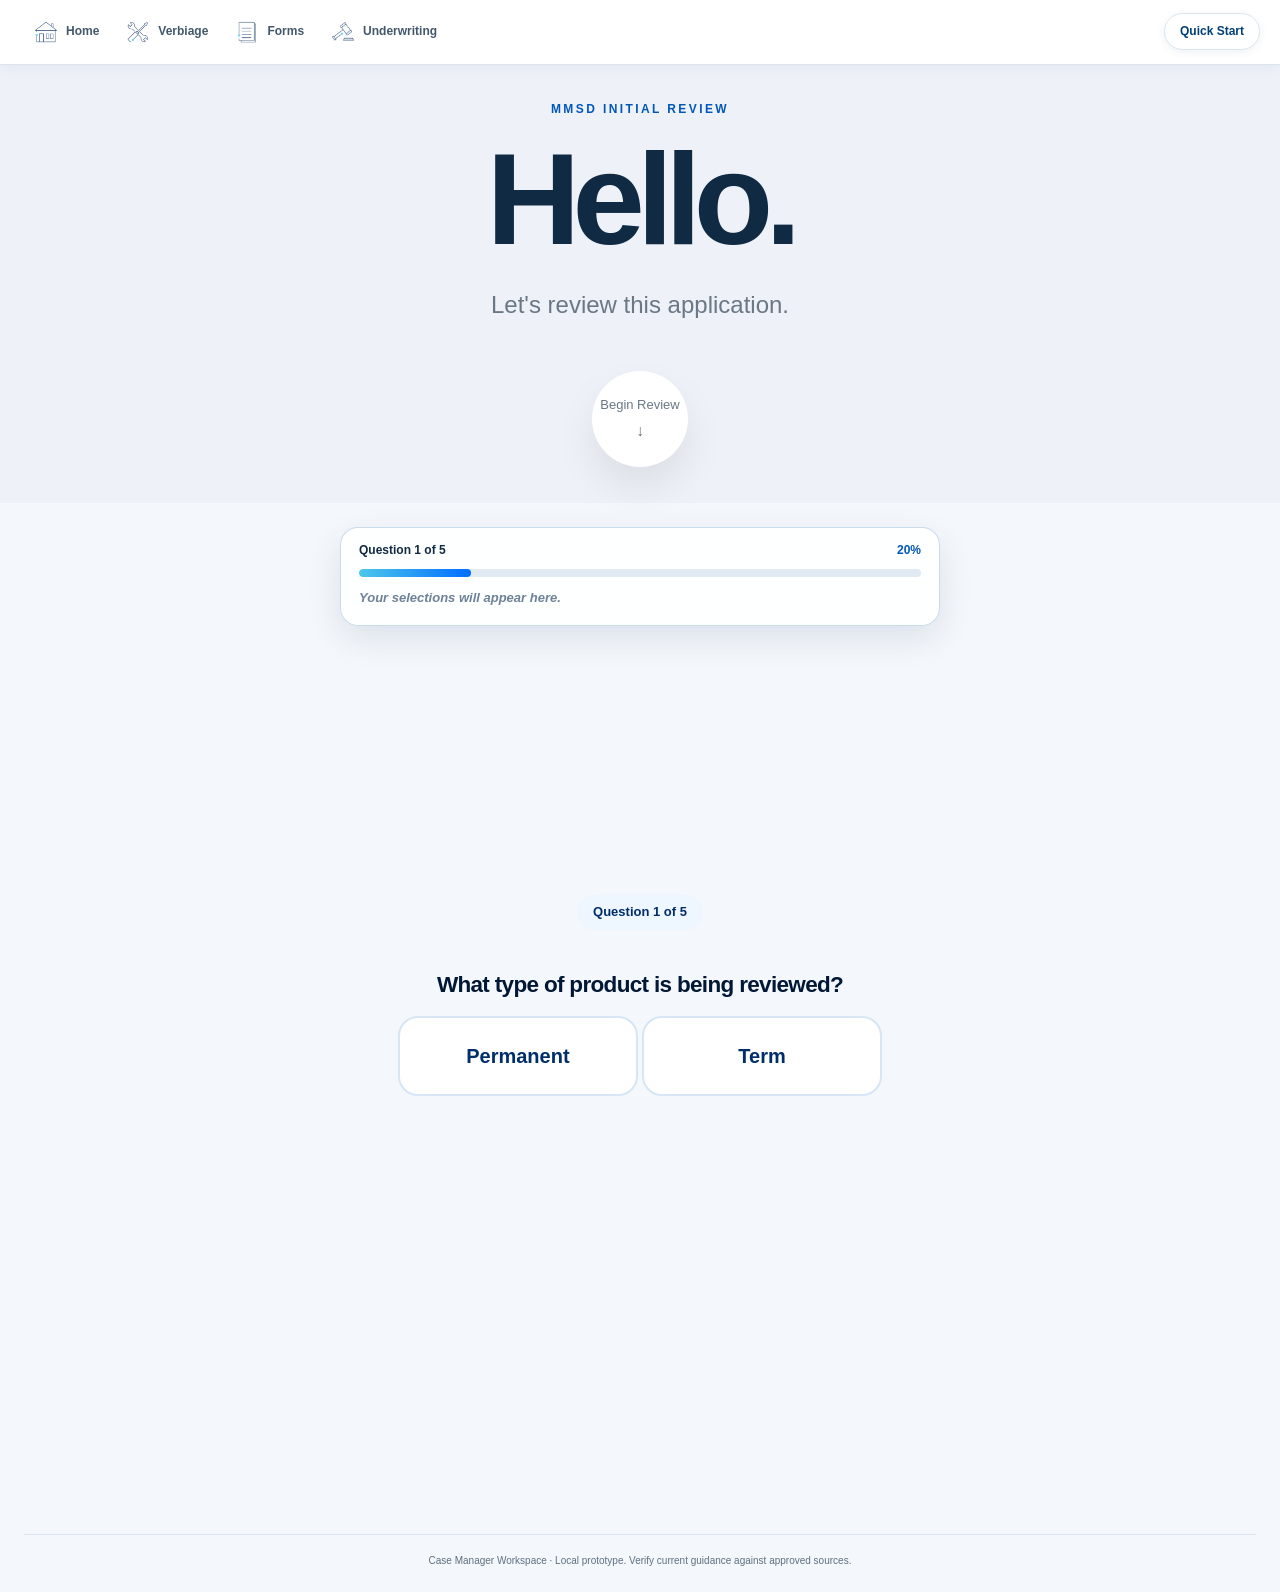
==== index.html @ cac3e965 "1" ====
<!doctype html>
<html lang="en">
<head>
<meta charset="utf-8"/>
<meta content="width=device-width, initial-scale=1.0" name="viewport"/>
<title>Initial Review | Case Manager Workspace</title>
<link href="Styling/app.css" rel="stylesheet"/>
<link href="Styling/onboarding.css" rel="stylesheet"/>
<link href="Styling/workbench.css" rel="stylesheet"/>
<link href="/Illustration%20Validation/static/validation.css" rel="stylesheet"/>
</head>
<body>
<header class="ir-header ir-header-with-action">
<nav class="ir-navigation" aria-label="Primary navigation">
<ul>
<li>
<a href="home.html" title="Home">
<img alt="Home" src="images/home.png"/>
<span>Home</span>
</a>
</li>
<li>
<a href="verbiage-only.html" title="Verbiage center">
<img alt="Tools" src="images/Picture8.png"/>
<span>Verbiage</span>
</a>
</li>
<li>
<a href="forms-library.html" title="State forms library">
<img alt="" src="images/Picture6.png"/>
<span>Forms</span>
</a>
</li>
<li>
<a href="UW.html" title="Underwriting">
<img alt="Underwriting" src="images/UW.png"/>
<span>Underwriting</span>
</a>
</li>
</ul>
</nav>
<button class="quick-start-button" id="quickStartButton" type="button">
      Quick Start
    </button>
</header>
<section id="welcomeHero">
<div class="welcome-background"></div>
<div class="welcome-content">
<span class="welcome-eyebrow">MMSD INITIAL REVIEW</span>
<h1 class="welcome-title">Hello.</h1>
<p class="welcome-subtitle">Let's review this application.</p>
<button class="scroll-indicator" id="beginReviewButton" type="button">
<span>Begin Review</span>
<span aria-hidden="true" class="scroll-arrow">↓</span>
</button>
</div>
</section>
<main class="page-workspace">
<section id="qualificationFlow">
<div id="wizardProgressWrapper">
<div class="wizard-progress-top">
<span id="wizardProgressLabel">Question 1 of 5</span>
<span id="wizardProgressPercent">20%</span>
</div>
<div id="wizardProgress">
<div id="wizardProgressFill"></div>
</div>
<div aria-live="polite" class="wizard-answer-summary" id="wizardAnswerSummary">
<span class="wizard-answer-empty">
              Your selections will appear here.
            </span>
</div>
</div>
<section class="question-panel active" id="questionProduct">
<div class="question-container">
<span class="question-counter">Question 1 of 5</span>
<h2>What type of product is being reviewed?</h2>
<div class="question-options">
<button class="question-option" data-product="perm" type="button">
                Permanent
              </button>
<button class="question-option" data-product="term" type="button">
                Term
              </button>
</div>
</div>
</section>
<section class="question-panel" hidden="" id="questionState">
<div class="question-container">
<span class="question-counter">Question 2 of 5</span>
<h2>What is the Contract State?</h2>
<div class="question-select-wrapper">
<select id="contractState" name="contractState">
<option value="">Select State</option>
<option value="AL">Alabama</option>
<option value="AK">Alaska</option>
<option value="AZ">Arizona</option>
<option value="AR">Arkansas</option>
<option value="CA">California</option>
<option value="CO">Colorado</option>
<option value="CT">Connecticut</option>
<option value="DE">Delaware</option>
<option value="DC">District of Columbia</option>
<option value="FL">Florida</option>
<option value="GA">Georgia</option>
<option value="HI">Hawaii</option>
<option value="ID">Idaho</option>
<option value="IL">Illinois</option>
<option value="IN">Indiana</option>
<option value="IA">Iowa</option>
<option value="KS">Kansas</option>
<option value="KY">Kentucky</option>
<option value="LA">Louisiana</option>
<option value="ME">Maine</option>
<option value="MD">Maryland</option>
<option value="MA">Massachusetts</option>
<option value="MI">Michigan</option>
<option value="MN">Minnesota</option>
<option value="MS">Mississippi</option>
<option value="MO">Missouri</option>
<option value="MT">Montana</option>
<option value="NE">Nebraska</option>
<option value="NV">Nevada</option>
<option value="NH">New Hampshire</option>
<option value="NJ">New Jersey</option>
<option value="NM">New Mexico</option>
<option value="NY">New York</option>
<option value="NC">North Carolina</option>
<option value="ND">North Dakota</option>
<option value="OH">Ohio</option>
<option value="OK">Oklahoma</option>
<option value="OR">Oregon</option>
<option value="PA">Pennsylvania</option>
<option value="PR">Puerto Rico</option>
<option value="RI">Rhode Island</option>
<option value="SC">South Carolina</option>
<option value="SD">South Dakota</option>
<option value="TN">Tennessee</option>
<option value="TX">Texas</option>
<option value="UT">Utah</option>
<option value="VT">Vermont</option>
<option value="VA">Virginia</option>
<option value="WA">Washington</option>
<option value="WV">West Virginia</option>
<option value="WI">Wisconsin</option>
<option value="WY">Wyoming</option>
</select>
</div>
</div>
</section>
<section class="question-panel" hidden="" id="questionBot">
<div class="question-container">
<span class="question-counter">Question 3 of 5</span>
<h2>Is this a BOT case?</h2>
<div class="question-options">
<button class="question-option" data-bot="yes" type="button">
                Yes
              </button>
<button class="question-option" data-bot="no" type="button">
                No
              </button>
</div>
</div>
</section>
<section class="question-panel" hidden="" id="questionReplacement">
<div class="question-container">
<span class="question-counter">Question 4 of 5</span>
<h2>Does this case involve a replacement?</h2>
<div class="question-options">
<button class="question-option" data-replacement="none" type="button">
                No Replacement
              </button>
<button class="question-option" data-replacement="internal" type="button">
                Internal Replacement
              </button>
<button class="question-option" data-replacement="external" type="button">
                External Replacement
              </button>
</div>
</div>
</section>
<section class="question-panel" hidden="" id="questionInsured">
<div class="question-container">
<span class="question-counter">Question 5 of 5</span>
<h2>How many insureds are on the application?</h2>
<div class="question-options">
<button class="question-option" data-insured="single" type="button">
                Single
              </button>
<button class="question-option" data-insured="joint" type="button">
                Joint
              </button>
</div>
</div>
</section>
</section>
<div hidden="" id="caseProfileData">
<input id="selectedProduct" type="hidden"/>
<input id="selectedState" type="hidden"/>
<input id="selectedBOT" type="hidden"/>
<input id="selectedReplacement" type="hidden"/>
<input id="selectedInsuredType" type="hidden"/>
</div>
<section class="summary-card" hidden="" id="qualificationSummary">
<h3>Case Profile</h3>
<div class="profile-summary-grid" id="qualificationSummaryContent"></div>
</section>
<section id="qualificationComplete">
<div class="completion-container">
<h2>Perfect.</h2>
<p>Your review workspace is ready.</p>
<button id="launchWorkbench">Begin Review</button>
</div>
</section>
<section class="review-workspace" hidden="" id="reviewWorkbench">
<div class="workbench-shell">
<header class="workspace-header">
<div class="workspace-title">
<span class="workspace-eyebrow">CASE MANAGER WORKBENCH</span>
<h1>Initial Review Workspace</h1>
<span id="progressText">0 of 0 steps complete</span>
</div>
<div class="workspace-progress">
<div class="progress-track">
<div id="progressFill"></div>
</div>
</div>
</header>
<div class="workspace-layout">
<aside class="review-sidebar">
<button class="step-btn active" data-target="dashboardSection" type="button">
                Dashboard
              </button>
<button class="step-btn" data-target="caseSetupSection" type="button">
                Case Setup
              </button>
<button class="step-btn" data-target="stateRequirements" type="button">
                State Forms
              </button>
<button class="step-btn" data-target="trexReview" type="button">
                TREX Review
              </button>
<button class="step-btn" data-target="polarisReplacementCheckSection" type="button">
                Polaris Check
              </button>
<button class="step-btn" data-target="requirementsSection" type="button">
                Requirements
              </button>
<button class="step-btn" data-target="amendmentsSection" type="button">
                Amendments
              </button>
<button class="step-btn" data-target="bingoSection" type="button">
                BINGO
              </button>
<button class="step-btn" data-target="reviewOutputPackage" type="button">
                Output Package
              </button>
<button class="step-btn" data-target="emailSection" type="button">
                Email
              </button>
</aside>
<div class="workspace-main"><section class="setup-notice" hidden="" id="incompleteSetupNotice">
<div>
<strong>Case setup is incomplete</strong>
<p>
                    Complete the onboarding questions before using
                    state-specific or case-specific review tools.
                  </p>
</div>
<button id="returnToSetup" type="button">
                  Complete Case Setup
                </button>
</section><section class="workspace-card" id="dashboardSection">
<div class="workspace-section-heading">
<div>
<span class="workspace-eyebrow">REVIEW STATUS</span>
<h2>Case Dashboard</h2>
</div>
</div>
<div class="dashboard-grid">
<div class="stat-card timer-stat running">
<div class="timer-card-header">
<span class="stat-label">Review Time</span>
<span class="timer-status-pill" id="timerStatusBadge">
<span class="timer-status-dot"></span>
                        Running
                      </span>
</div>
<strong id="dashboardTimer">00:00</strong>
<div class="timer-mini-actions">
<button id="startReviewTimer" type="button">Start</button>
<button id="pauseReviewTimer" type="button">Pause</button>
</div>
</div>
<div class="stat-card">
<span class="stat-label">Reviewed</span>
<strong id="reviewedCountCard">0</strong>
</div>
<div class="stat-card">
<span class="stat-label">Remaining</span>
<strong id="remainingCountCard">0</strong>
</div>
<div class="stat-card">
<span class="stat-label">NIGOs</span>
<strong id="dashboardIssueCount">0</strong>
</div>
</div>
</section><section class="workspace-card case-setup-card" id="caseSetupSection">
<div class="workspace-section-heading">
<div>
<span class="workspace-eyebrow">CASE PROFILE</span>
<h2>Case Setup</h2>
</div>
<span class="case-profile-status" id="caseProfileStatus">Ready</span>
</div>
<div class="case-profile-grid">
<div class="case-profile-field"><span class="case-profile-label">Product</span><strong id="profileProduct">Not selected</strong></div>
<div class="case-profile-field"><span class="case-profile-label">Contract State</span><strong id="profileState">Not selected</strong></div>
<div class="case-profile-field"><span class="case-profile-label">BOT Case</span><strong id="profileBOT">Not selected</strong></div>
<div class="case-profile-field"><span class="case-profile-label">Replacement</span><strong id="profileReplacement">Not selected</strong></div>
<div class="case-profile-field"><span class="case-profile-label">Insured Type</span><strong id="profileInsured">Not selected</strong></div>
</div>
<hr class="section-divider"/>
<div class="case-setup-grid-equal">
<div class="case-field"><label for="policyNumber">Policy Number</label><input autocomplete="off" id="policyNumber" type="text"/></div>
<div class="case-field"><label for="insuredName">Insured</label><input autocomplete="off" id="insuredName" type="text"/></div>
</div>
<div class="case-setup-grid-equal">
<div class="case-field">
<label for="ownerType">Owner</label>
<select id="ownerType">
<option value="insured">Insured</option><option value="otherIndividual">Other Individual</option>
<option value="trust">Trust</option><option value="business">Business / Entity</option>
</select>
</div>
<div class="case-field">
<label for="beneficiaryOther">Beneficiary</label>
<select id="beneficiaryOther"><option value="no">Part 1 Beneficiary Information</option><option value="yes">E-2 Other Selected</option></select>
</div>
<div class="case-field"><label for="purposeOfInsurance">Purpose of Insurance</label><input autocomplete="off" id="purposeOfInsurance" type="text"/></div>
</div>
<div class="setup-subcard" hidden="" id="additionalInsuredSection">
<h3>Additional Insured</h3>
<div class="case-setup-grid-two">
<div class="case-field"><label for="additionalInsuredName">Additional Insured Name</label><input id="additionalInsuredName" type="text"/></div>
<div class="case-field"><label for="additionalInsuredRiskClass">Additional Insured Risk Class</label><select id="additionalInsuredRiskClass">
<option value="">Select Risk Class</option>
<option value="Ultra Preferred Non-Tobacco">Ultra Preferred Non-Tobacco</option>
<option value="Select Preferred Non-Tobacco/Preferred Non-Smoker">Select Preferred Non-Tobacco/Preferred Non-Smoker</option>
<option value="Standard Non-Tobacco/Juvenile">Standard Non-Tobacco/Juvenile</option>
<option value="Select Preferred Tobacco">Select Preferred Tobacco</option>
<option value="Tobacco">Tobacco</option>
</select></div>
</div>
</div>
<div class="case-setup-grid-equal">
<div class="case-field"><label for="riskClass">Risk Class</label><select id="riskClass">
<option value="">Select Risk Class</option>
<option value="Ultra Preferred Non-Tobacco">Ultra Preferred Non-Tobacco</option>
<option value="Select Preferred Non-Tobacco/Preferred Non-Smoker">Select Preferred Non-Tobacco/Preferred Non-Smoker</option>
<option value="Standard Non-Tobacco/Juvenile">Standard Non-Tobacco/Juvenile</option>
<option value="Select Preferred Tobacco">Select Preferred Tobacco</option>
<option value="Tobacco">Tobacco</option>
</select></div>
<div class="case-field">
<label for="policyDating">Policy Dating</label>
<select id="policyDating"><option value="">Select Policy Dating</option><option value="saveAge">Save Age</option><option value="currentDate">Current Date</option><option value="specificDate">Specific Date</option></select>
</div>
<div class="case-field">
<label for="illustrationStatus">Illustration included?</label>
<select id="illustrationStatus"><option value="">Select</option><option value="yes">Yes</option><option value="no">No</option><option value="notReceived">Not Received</option></select>
<small class="field-guidance" id="illustrationGuidance"></small>
</div>
</div>
<div class="save-age-panel" hidden="" id="saveAgeFields">
<div class="save-age-heading"><h3>Save Age Calculator</h3><p>Enter the insured's birth month and day and the Part 1 signature date.</p></div>
<div class="save-age-alert" hidden="" id="saveAgeEligibilityWarning"></div>
<div class="save-age-grid">
<div class="case-field"><label for="birthMonth">Birth Month</label><select id="birthMonth"><option value="">Select Month</option><option value="1">January</option><option value="2">February</option><option value="3">March</option><option value="4">April</option><option value="5">May</option><option value="6">June</option><option value="7">July</option><option value="8">August</option><option value="9">September</option><option value="10">October</option><option value="11">November</option><option value="12">December</option></select></div>
<div class="case-field"><label for="birthDay">Birth Day</label><select id="birthDay"><option value="">Select Day</option><option value="1">1</option><option value="2">2</option><option value="3">3</option><option value="4">4</option><option value="5">5</option><option value="6">6</option><option value="7">7</option><option value="8">8</option><option value="9">9</option><option value="10">10</option><option value="11">11</option><option value="12">12</option><option value="13">13</option><option value="14">14</option><option value="15">15</option><option value="16">16</option><option value="17">17</option><option value="18">18</option><option value="19">19</option><option value="20">20</option><option value="21">21</option><option value="22">22</option><option value="23">23</option><option value="24">24</option><option value="25">25</option><option value="26">26</option><option value="27">27</option><option value="28">28</option><option value="29">29</option><option value="30">30</option><option value="31">31</option></select></div>
<div class="case-field"><label for="part1SignDate">Part 1 Sign Date</label><input id="part1SignDate" type="date"/></div>
<div class="case-field"><label for="saveAge1035">1035 Exchange</label><select id="saveAge1035"><option value="no">No</option><option value="yes">Yes</option></select></div>
<div class="case-field"><label for="saveAgeDate">Calculated Save Age Date</label><input id="saveAgeDate" placeholder="Calculated automatically" readonly="" type="text"/></div>
<div class="case-field"><label for="saveAgeEligibility">Eligibility</label><input id="saveAgeEligibility" placeholder="Calculated automatically" readonly="" type="text"/></div>
</div>
<div class="save-age-results">
<div><span class="save-age-result-label">Age Changes After</span><strong id="ageChangeDate">--</strong></div>
<div><span class="save-age-result-label">Backdating Duration</span><strong id="saveAgeDuration">--</strong></div>
<div><span class="save-age-result-label">Processing Guidance</span><strong id="saveAgeGuidance">Enter the Save Age information.</strong></div>
</div>
<p class="save-age-message" id="saveAgeMessage">Enter the insured's birth month and day and the Part 1 signature date.</p>
</div>
<div class="save-age-panel" hidden="" id="specificDateFields">
<div class="case-field"><label for="specificPolicyDate">Requested Policy Date</label><input id="specificPolicyDate" type="date"/></div>
</div>
<details class="card collapsible-card" hidden="" id="Illustration-Validation" open>
<!-- ======================================================
     ILLUSTRATION VALIDATION
====================================================== -->
<section
    id="illustrationValidationSection"
    class="review-section illustration-validation-section">
    <div class="iv-workflow-card">

    <div class="iv-workflow-top">

        <div>

            <span class="iv-label">
                Illustration Review
            </span>

            <h3>
                Validation Status
            </h3>

        </div>

        <div
            id="irValidatorServiceStatus"
            class="validation-status validation-status-neutral">

            Checking service...

        </div>

    </div>

    <div class="iv-file-status-grid">

        <div class="iv-file-status">

            <span>
                Application
            </span>

            <strong id="applicationUploadStatus">
                Not Uploaded
            </strong>

        </div>

        <div class="iv-file-status">

            <span>
                Illustration
            </span>

            <strong id="illustrationUploadStatus">
                Not Uploaded
            </strong>

        </div>



    </div>

    <div class="iv-progress-section">

        <div class="iv-progress-header">


  <div>
    <span>Extraction Progress</span>

    <small id="ivProgressMessage">
      Ready to begin
    </small>
  </div>

  <div class="iv-progress-numbers">
    <strong id="ivProgressPercent">
      0%
    </strong>

    <span id="ivEstimatedTime">
      Estimated time remaining: calculating…
    </span>
  </div>
</div>

        <div class="iv-progress-track">

            <div
                id="ivProgressFill"
                class="iv-progress-fill">
            </div>

        </div>

    </div>

    <div class="iv-step-list">

        <div
            id="stepReadApplication"
            class="iv-step pending">

            <span class="step-icon">○</span>

            Reading Application

        </div>

        <div
            id="stepReadIllustration"
            class="iv-step pending">

            <span class="step-icon">○</span>

            Reading Illustration

        </div>

        <div
            id="stepCompareValues"
            class="iv-step pending">

            <span class="step-icon">○</span>

            Comparing Values

        </div>

        <div
            id="stepReviewOutput"
            class="iv-step pending">

            <span class="step-icon">○</span>

            Creating Review Output

        </div>

    </div>

</div>

<div class="validation-upload-grid single-upload">
    <article class="validation-upload-card">
        <div class="validation-upload-heading">
            <span class="validation-step">PDFs</span>
            <div>
                <h3>Part 1 and Sales Illustration</h3>
                <p>Drop both PDFs together, or select them at the same time.</p>
            </div>
        </div>
        <label
            id="irDocumentDropZone"
            class="validation-drop-zone"
            for="irDocumentFiles">
            <span class="validation-drop-icon"><img src="images/upload.png" alt=""></span>
            <strong>Drop both PDFs here</strong>
            <span>Select the Part 1 application and matching illustration.</span>
            <input
                id="irDocumentFiles"
                type="file"
                accept="application/pdf,.pdf"
                multiple>
        </label>
        <p class="validation-file-meta">
            Recognized filenames are assigned automatically. Confirm each
            document type below before validating.
        </p>
        <div id="irDocumentList" class="validation-document-list" aria-live="polite"></div>
        <div id="irApplicationFileMeta" class="validation-file-meta" hidden>No application selected</div>
        <div id="irIllustrationFileMeta" class="validation-file-meta" hidden>No illustration selected</div>
    </article>
</div>


    <div
        id="irValidationError"
        class="validation-error"
        hidden
    ></div>

    <div class="validation-action-bar">
        <button
            id="irRunValidationButton"
            class="btn btn-primary"
            type="button"
            disabled
        >
            Extract &amp; Validate
        </button>

        <button
            id="irResetValidationButton"
            class="btn btn-secondary"
            type="button"
        >
            Reset Validation
        </button>

        <span
            id="irValidationRunStatus"
            class="validation-status validation-status-pending"
        >
            Waiting for both PDFs
        </span>
    </div>

    <div
        id="irValidationSummary"
        class="validation-summary-grid"
        hidden
    >
        <article class="validation-summary-card validation-summary-match">
            <span>Matches</span>
            <strong id="irMatchCount">0</strong>
        </article>

        <article class="validation-summary-card validation-summary-mismatch">
            <span>Mismatches</span>
            <strong id="irMismatchCount">0</strong>
        </article>

        <article class="validation-summary-card validation-summary-review">
            <span>Manual review</span>
            <strong id="irReviewCount">0</strong>
        </article>

        <article class="validation-summary-card validation-summary-excluded">
            <span>Not applicable</span>
            <strong id="irExcludedCount">0</strong>
        </article>
    </div>

    <!-- Extracted information -->
    <div
        id="irExtractedValuesArea"
        class="validation-extracted-grid"
        hidden
    >
        <article class="validation-results-card">
            <h3>Part 1 extracted values</h3>

            <div
                id="irApplicationExtractedFields"
                class="validation-fields-grid"
            ></div>

            <details class="validation-text-details">
                <summary>
                    View extracted Part 1 text
                </summary>

                <textarea
                    id="irApplicationExtractedText"
                    readonly
                ></textarea>
            </details>
        </article>

        <article class="validation-results-card">
            <h3>Illustration extracted values</h3>

            <div
                id="irIllustrationExtractedFields"
                class="validation-fields-grid"
            ></div>

            <details class="validation-text-details">
                <summary>
                    View extracted illustration text
                </summary>

                <textarea
                    id="irIllustrationExtractedText"
                    readonly
                ></textarea>
            </details>


    <section><!-- Comparison table -->
    <article
        id="irValidationResultsCard"
        class="validation-results-card"
        hidden
    >
        <div class="validation-results-heading">
            <div>
                <h3>Comparison results</h3>

                <p>
                    Values marked for review or mismatch require
                    reviewer confirmation.
                </p>
            </div>

            <button
                id="irAddValidationRequirementButton"
                class="btn btn-secondary"
                type="button"
                hidden
            >
                Add Mismatches to Requirements
            </button>
        </div>

        <div
            id="irValidationComparisonResults"
            class="validation-table-wrapper"
        ></div>
    </article>
</section>
</div>
</details>
</section><section class="workbench-section" hidden="" id="nyReviewDashboard">
<div class="section-header">
<h2>New York Review</h2>
<p>State-specific Initial Review workflow.</p>
</div>
<div class="review-card" id="nyReplacementStatusCard">
<h3>NY Replacement Status</h3>
<p>
                    Replacement processing is completed within the Polaris Check
                    and Replacement Review workspace.
                  </p>
<div class="summary-grid">
<div>
<label>Replacement Status</label>
<span id="nyReplacementStatus">
                        No Replacement Identified
                      </span>
</div>
<div>
<label>Replacement Type</label>
<span id="nyReplacementType">N/A</span>
</div>
</div>
</div>
<!-- ===================================== -->
<!-- BOT REVIEW -->
<!-- ===================================== -->
<div class="review-card" id="botReviewSection">
<h3>BOT Review</h3>
<label>
<input type="checkbox">
                    BOT Notes Reviewed
                  </input></label>
<label>
<input type="checkbox">
                    Exceptions Reviewed
                  </input></label>
<label>
<input type="checkbox">
                    Follow Up Required
                  </input></label>
<label>
<input type="checkbox">
                    BOT Review Complete
                  </input></label>
<textarea id="botReviewNotes" placeholder="BOT review notes here"></textarea>
</div>
<!-- ===================================== -->
<!-- SUITABILITY -->
<!-- ===================================== -->
<div class="review-card" id="suitabilitySection">
<h3>Suitability</h3>
<label>
<input name="suitabilityStatus" type="radio" value="igo"/>

                    IGO
                  </label>
<label>
<input name="suitabilityStatus" type="radio" value="nigo"/>

                    NIGO
                  </label>
<label>
<input name="suitabilityStatus" type="radio" value="pending"/>

                    Pending
                  </label>
<textarea id="suitabilityNotes" placeholder="Suitability notes"></textarea>
</div>
<!-- ===================================== -->
<!-- SALES ILLUSTRATION REVIEW -->
<!-- ===================================== -->
<div class="review-status" id="nyReviewStatus">
                  Ready For Review
                </div>
<div class="ny-illustration-review">
<h4>NY Illustration Review</h4>
<label>
<input id="nyIllustrationSigned" type="checkbox"/>
                    Signed Illustration Submitted
                  </label>
<label>
<input id="nyIllustrationOwner" type="checkbox"/>
                    Signed by Correct Party
                  </label>
<label>
<input id="nyIllustrationDate" type="checkbox"/>
                    Dated
                  </label>
<label>
<input id="nyBeforePart1" type="checkbox"/>
                    Signed On/Before Part 1
                  </label>
</div>
</section><section class="workspace-card" id="tlirSection">
<div class="workspace-section-heading">
<h2>
            Temporary Life Insurance Receipt
        </h2>
</div>
<div class="case-field">
<label for="tlirReceived">

            TLIR Received?

        </label>
<select id="tlirReceived">
<option value="">
                Select
            </option>
<option value="yes">
                Yes
            </option>
<option value="no">
                No
            </option>
</select>
</div>
</section><details class="workspace-card" id="stateRequirements">
<summary>
<span id="stateRequirementSummary">State Requirements</span>
</summary>
<div hidden="" id="stateImportantNotices"></div>
<div hidden="" id="stateNotes"></div>
<div class="state-requirement-meta">
<span>Applicable Forms</span>
<strong id="applicableFormCount">0</strong>
</div>
<div id="requiredForms"></div>
<div hidden="" id="reviewCompletionBanner">
                  State form review complete.
                </div>
</details><section class="workspace-card" id="openNigoPanel">
<div class="workspace-section-heading">
<h2>Open NIGOs</h2>
<span id="openNigoCount">0</span>
</div>
<div id="openNigoList">
<div class="nigo-empty">No documented NIGOs</div>
</div>
</section><section class="workspace-card" hidden="" id="polarisReplacementCheckSection">
<div class="workspace-section-heading">
<div>
<span class="workspace-eyebrow">REPLACEMENT REVIEW</span>
<h2>Polaris &amp; Replacement Review</h2>
</div>
</div>
<p>
                  Review Polaris and determine whether any replacement activity
                  exists that was not disclosed on the application.
                </p>
<label>
<input id="polarisReviewCompleted" type="checkbox"/>

                  Polaris Review Completed
                </label>
<div class="replacement-review-grid">
<div class="review-card">
<h3>Replacement Status</h3>
<label>
<input name="reviewReplacementStatus" type="radio" value="none"/>

                      No Replacement
                    </label>
<label>
<input name="reviewReplacementStatus" type="radio" value="internal"/>

                      Internal Replacement
                    </label>
<label>
<input name="reviewReplacementStatus" type="radio" value="external"/>

                      External Replacement
                    </label>
<label>
<input id="undisclosedReplacement" type="checkbox"/>

                      Undisclosed Replacement Identified
                    </label>
</div>
<div class="review-card">
<h3>Replacement Information</h3>
<label>Replaced Carrier</label>
<input id="replacedCarrier" type="text"/>
<label>Policy Number</label>
<input id="replacedPolicyNumber" type="text"/>
<label>Face Amount</label>
<input id="replacedFaceAmount" type="text"/>
<label>Notes</label>
<textarea id="replacementNotes" rows="5"></textarea>
</div>
</div>
<!-- INTERNAL REPLACEMENT -->
<div class="review-card" hidden="" id="internalReplacementSection">
<h3>Internal Replacement Review</h3>
<label>
<input type="checkbox"/>
                    Existing Policy Reviewed
                  </label>
<label>
<input type="checkbox"/>
                    Client History Reviewed
                  </label>
<label>
<input type="checkbox"/>
                    Inforce Illustration Reviewed
                  </label>
<label>
<input type="checkbox"/>
                    Replacement Tab Updated
                  </label>
<label>
<input type="checkbox"/>
                    Commission Review Completed
                  </label>
<label>
<input type="checkbox"/>
                    GA Memo Needed
                  </label>
<label>
<input type="checkbox"/>
                    Surrender Endorsement Reviewed
                  </label>
</div>
<!-- EXTERNAL REPLACEMENT -->
<div class="review-card" hidden="" id="externalReplacementSection">
<h3>External Replacement Review</h3>
<label>
<input type="checkbox"/>
                    Existing Carrier Identified
                  </label>
<label>
<input type="checkbox"/>
                    Replacement Notification Sent
                  </label>
<label>
<input type="checkbox"/>
                    Carrier Fax Sent
                  </label>
<label>
<input type="checkbox"/>
                    Fax Confirmation Received
                  </label>
<label>
<input type="checkbox"/>
                    Follow-Up Required
                  </label>
<label>
<input type="checkbox"/>
                    Replacement Letter Sent
                  </label>
</div>
<!-- 1035 EXCHANGE -->
<div class="review-card" id="exchangeSection">
<h3>1035 Exchange</h3>
<label>
<input id="is1035Exchange" type="checkbox"/>

                    1035 Exchange
                  </label>
<label>
<input type="checkbox"/>
                    P4051 Received
                  </label>
<label>
<input type="checkbox"/>
                    P4051 IGO
                  </label>
<label>
<input type="checkbox"/>
                    Loan Carryover Reviewed
                  </label>
</div>
<!-- GENERATED REQUIREMENTS -->
<div class="review-card">
<h3>Replacement Requirements</h3>
<textarea id="replacementRequirementOutput" readonly="" rows="8"></textarea>
<button id="copyReplacementRequirement" type="button">
                    Copy Requirement
                  </button>
</div>
</section><div hidden="" id="requirementBuilderParking">
<div class="vc-card" id="nigoRequirementBuilder">
<h3>Requirement Builder</h3>
<div class="vc-field">
<label>
                Active Form
            </label>
<div id="activeNigoFormDisplay">
                Select a form marked NIGO.
            </div>
</div>
<div class="vc-field">
<label for="globalRequirementTemplate">
                Requirement Template
            </label>
<select id="globalRequirementTemplate">
<option value="">
                    Select Requirement
                </option>
</select>
</div>
<button id="favoriteRequirementButton" type="button">

            ♡

        </button>
<div id="globalRequirementFields"></div>
<textarea id="globalGeneratedRequirement" readonly="" rows="6">
        </textarea>
<div class="vc-actions">
<button id="addGlobalRequirement" type="button">

                Add Requirement

            </button>
<button id="copyGlobalRequirement" type="button">

                Copy Requirement

            </button>
</div>
<div id="requirementSaveStatus"></div>
</div>
</div><div id="nigoAmendmentBuilder">
<section class="workspace-card">
<h3>
            Amendment Builder
        </h3>
<label for="globalAmendmentTemplate">
            Form
        </label>
<select id="globalAmendmentTemplate">
<option value="">
                Select Form
            </option>
</select>
<div id="globalAmendmentFields"></div>
<textarea id="globalGeneratedAmendment" readonly="" rows="8">
        </textarea>
</section>
</div><section class="workspace-card" id="bingoSection">
<h2>BINGO Review</h2>
<p>BINGO review content will be added here.</p>
</section><section class="workspace-card" id="reviewNotesSection">
<h2>Initial Review Notes</h2>
<textarea id="initialReviewNotes" placeholder="Initial review notes will appear here." rows="8"></textarea>
<div class="buttons">
<button id="copyInitialReviewNotes" type="button">
                    Copy Notes
                  </button>
</div>
<div aria-live="polite" class="copy-status" id="initialReviewNotesStatus"></div>
</section><details class="workspace-card" id="reviewOutputPackage">
<summary>Review Output Package</summary>
<div class="output-package-summary">
<span id="reviewOutputStatus">No Outputs</span>
<strong id="compiledTotalCount">0</strong>
</div>
<section class="compiled-output-section">
<div class="compiled-output-heading">
<span id="compiledAmendmentBadge">0 amendments</span>
<span id="compiledAmendmentCount">0</span>
</div>
<textarea id="compiledAmendments" readonly="" rows="10"></textarea>
<button disabled="" id="copyAllAmendments" type="button">
                    Copy All Amendments
                  </button>
</section>
<section class="compiled-output-section">
<div class="compiled-output-heading">
<span id="compiledRequirementBadge">0 requirements</span>
<span id="compiledRequirementCount">0</span>
</div>
<textarea id="compiledRequirements" readonly="" rows="10"></textarea>
<button disabled="" id="copyAllRequirements" type="button">
                    Copy All Requirements
                  </button>
</section>
<div aria-live="polite" class="copy-status" id="reviewOutputCopyStatus"></div>
</details><section class="workspace-card" id="emailSection">
<h2>Initial Review Email</h2>
<button id="generateEmail" type="button">Generate Email</button>
<div class="email-preview" contenteditable="true" id="emailOutput"></div>
<button id="copyEmail" type="button">Copy Email</button>
</section></div>
</div>
</div></section>
</main>
<div class="quick-start-modal" hidden="" id="quickStartModal">
<div class="quick-start-panel">
<div class="quick-start-header">
<img alt="Quick Start" src="images/qs.png"/>
<div>
<h2>Quick Start</h2>
<p>Launch directly into the review workspace.</p>
</div>
</div>
<div class="quick-start-grid">
<label>
            Product
            <select id="qsProduct">
<option value="perm">Permanent</option>
<option value="term">Term</option>
</select>
</label>
<label>
            State
            <select id="qsState">
<option value="">Select State</option>
<option value="AL">Alabama</option>
<option value="AK">Alaska</option>
<option value="AZ">Arizona</option>
<option value="AR">Arkansas</option>
<option value="CA">California</option>
<option value="CO">Colorado</option>
<option value="CT">Connecticut</option>
<option value="DE">Delaware</option>
<option value="DC">District of Columbia</option>
<option value="FL">Florida</option>
<option value="GA">Georgia</option>
<option value="HI">Hawaii</option>
<option value="ID">Idaho</option>
<option value="IL">Illinois</option>
<option value="IN">Indiana</option>
<option value="IA">Iowa</option>
<option value="KS">Kansas</option>
<option value="KY">Kentucky</option>
<option value="LA">Louisiana</option>
<option value="ME">Maine</option>
<option value="MD">Maryland</option>
<option value="MA">Massachusetts</option>
<option value="MI">Michigan</option>
<option value="MN">Minnesota</option>
<option value="MS">Mississippi</option>
<option value="MO">Missouri</option>
<option value="MT">Montana</option>
<option value="NE">Nebraska</option>
<option value="NV">Nevada</option>
<option value="NH">New Hampshire</option>
<option value="NJ">New Jersey</option>
<option value="NM">New Mexico</option>
<option value="NY">New York</option>
<option value="NC">North Carolina</option>
<option value="ND">North Dakota</option>
<option value="OH">Ohio</option>
<option value="OK">Oklahoma</option>
<option value="OR">Oregon</option>
<option value="PA">Pennsylvania</option>
<option value="PR">Puerto Rico</option>
<option value="RI">Rhode Island</option>
<option value="SC">South Carolina</option>
<option value="SD">South Dakota</option>
<option value="TN">Tennessee</option>
<option value="TX">Texas</option>
<option value="UT">Utah</option>
<option value="VT">Vermont</option>
<option value="VA">Virginia</option>
<option value="WA">Washington</option>
<option value="WV">West Virginia</option>
<option value="WI">Wisconsin</option>
<option value="WY">Wyoming</option>
</select>
</label>
<label>
            BOT Case
            <select id="qsBOT">
<option value="yes">Yes</option>
<option value="no">No</option>
</select>
</label>
<label>
            Replacement
            <select id="qsReplacement">
<option value="none">No Replacement</option>
<option value="internal">Internal Replacement</option>
<option value="external">External Replacement</option>
</select>
</label>
<label>
            Insured Type
            <select id="qsInsured">
<option value="single">Single</option>
<option value="joint">Joint</option>
</select>
</label>
<div class="quick-start-actions">
<button id="launchQuickStart" type="button">
              Launch Workspace
            </button>
<button id="closeQuickStart" type="button">Cancel</button>
</div>
</div>
</div>
</div>
<footer class="app-footer">Case Manager Workspace · Local prototype. Verify current guidance against approved sources.</footer>
<!-- Onboarding -->
<script src="scripts/scroll.js"></script>
<script src="scripts/onboarding.js"></script>
<!-- Data and template foundation -->
<script src="scripts/library.js"></script>
<!-- Workbench engines -->
<script src="scripts/amendment-engine.js"></script>
<script src="scripts/stateLoader.js"></script>
<script src="scripts/illustration-validation.js"></script>
<!-- Core review workflow -->
<script src="scripts/initial-review.js"></script>
<!-- Output and supporting tools -->
<script src="scripts/review-output-package.js"></script>

</body>
</html>
---- Styling/app.css ----
@import url("typography.css");
@import url("shared.css");
@import url("navigation.css");
@import url("design-system.css");
---- Styling/onboarding.css ----
#welcomeHero {
  min-height: 100vh;

  display: flex;

  align-items: center;

  justify-content: center;

  text-align: center;

  background: linear-gradient(180deg, #eef2f8, #eef2f8);
}
.inline-requirement-builder label {
  display: block;

  margin-bottom: 8px;

  font-weight: 600;

  color: #0d2d52;
}

.welcome-content {
  animation: heroReveal 1.5s ease;
  width: 100%;

  max-width: 900px;

  margin: 0 auto;

  display: flex;

  flex-direction: column;

  align-items: center;

  justify-content: center;
}
.scroll-indicator {
  margin-top: 80px;

  display: flex;

  flex-direction: column;

  align-items: center;

  justify-content: center;

  width: 170px;

  height: 170px;

  border: none;

  border-radius: 50%;

  background: white;

  cursor: pointer;

  box-shadow: 0 20px 40px rgba(0, 0, 0, 0.08);

  transition:
    transform 0.35s ease,
    box-shadow 0.35s ease;
}
.scroll-indicator:hover {
  transform: translateY(-6px);

  box-shadow: 0 28px 50px rgba(0, 0, 0, 0.12);
}
.welcome-eyebrow {
  display: block;

  margin-bottom: 16px;

  color: #0057b8;

  font-size: 12px;

  font-weight: 800;

  letter-spacing: 0.2em;
}
.welcome-title {
  margin: 0;

  font-size: clamp(70px, 12vw, 130px);

  font-weight: 800;

  line-height: 1;

  letter-spacing: -0.06em;

  color: #102a43;
}
.welcome-subtitle {
  margin-top: 24px;

  font-size: 24px;

  color: #6b7785;
}
.scroll-indicator {
  margin-top: 80px;

  display: flex;

  flex-direction: column;

  align-items: center;

  gap: 12px;

  color: #6b7785;
}
.scroll-arrow {
  font-size: 18px;

  animation: gentleBounce 2.5s infinite;
}
@keyframes gentleBounce {
  0%,
  100% {
    transform: translateY(0);
  }

  50% {
    transform: translateY(6px);
  }
}

@keyframes bounce {
  0%,
  20%,
  50%,
  80%,
  100% {
    transform: translateY(0);
  }

  40% {
    transform: translateY(8px);
  }

  60% {
    transform: translateY(4px);
  }
}
@keyframes heroReveal {
  from {
    opacity: 0;

    transform: translateY(25px);
  }

  to {
    opacity: 1;

    transform: translateY(0);
  }
}
.welcome-transition {
  min-height: 100vh;

  display: flex;

  align-items: center;

  justify-content: center;

  text-align: center;

  padding: 60px;
}
.transition-step {
  display: block;

  margin-bottom: 20px;

  letter-spacing: 0.25em;

  font-size: 12px;

  font-weight: 800;

  color: #0057b8;
}
.transition-content h2 {
  max-width: 900px;

  margin: 0 auto;

  font-size: clamp(42px, 6vw, 72px);

  line-height: 1.1;
}
.transition-content p {
  margin-top: 24px;

  font-size: 22px;

  color: #6b7785;
}
.welcome-transition h2 {
  max-width: 800px;

  font-size: clamp(32px, 6vw, 56px);

  font-weight: 700;

  color: #102a43;
}

.question-panel {
  min-height: 100vh;

  display: flex;

  align-items: center;

  justify-content: center;

  padding-top: 0;

  transform: translateY(-80px);
}
.question-container {
  position: relative;

  top: -80px;
}

.question-panel.in-view {
  opacity: 1;

  transform: translateY(0);

  animation: questionReveal 1.2s ease;
}
@keyframes questionReveal {
  from {
    opacity: 0;

    transform: translateY(80px);
  }
}
#wizardProgressWrapper {
  position: sticky;
  top: 18px;
  z-index: 1000;

  width: min(600px, 90vw);
  margin: 24px auto 0;
  padding: 14px 18px;

  background: rgba(255, 255, 255, 0.9);

  border: 1px solid rgba(189, 210, 230, 0.8);
  border-radius: 18px;

  box-shadow: 0 12px 34px rgba(0, 43, 92, 0.1);

  backdrop-filter: blur(14px);
  -webkit-backdrop-filter: blur(14px);
}
.question-counter {
  display: inline-block;

  padding: 8px 16px;

  margin-bottom: 24px;

  background: #eef6ff;

  color: #002e6b;

  border-radius: 999px;

  font-size: 13px;

  font-weight: 700;
}
.question-panel h2 {
  font-family: "MM Sharp Sans", "Century Gothic", "Futura", sans-serif;

  color: #001735;

  font-weight: 700;

  letter-spacing: -0.03em;

  line-height: 1.1;
}
#wizardAnswerSummary {
  margin-top: 10px;

  color: #002e6b;

  font-family: "Lato", Arial, sans-serif;

  font-size: 14px;

  font-weight: 700;
}
.question-option {
  min-width: 240px;

  min-height: 80px;

  padding: 20px;

  border-radius: 20px;
  font-family: "Lato", Arial, sans-serif;

  font-weight: 700;
  border: 2px solid #d7e6f5;

  background: white;

  color: #002e6b;

  font-size: 20px;

  font-weight: 700;

  cursor: pointer;

  transition: all 0.25s ease;
}
.question-option:hover {
  transform: translateY(-4px);

  border-color: #0265ff;

  box-shadow: 0 12px 28px rgba(2, 101, 255, 0.12);
}

#contractState {
  width: 360px;

  height: 60px;

  padding: 0 18px;

  border-radius: 16px;

  border: 2px solid #d7e6f5;

  background: white;

  color: #002e6b;

  font-size: 16px;

  font-weight: 600;
}
#contractState:focus {
  outline: none;

  border-color: #0265ff;

  box-shadow: 0 0 0 5px rgba(2, 101, 255, 0.12);
}
.wizard-progress-top {
  display: flex;
  align-items: center;
  justify-content: space-between;
  gap: 16px;

  margin-bottom: 9px;
}

#wizardProgressLabel {
  color: #102a43;

  font-size: 12px;
  font-weight: 750;
}

#wizardProgressPercent {
  color: #0057b8;

  font-size: 12px;
  font-weight: 800;
  font-variant-numeric: tabular-nums;
}

#wizardProgress {
  width: 100%;
  height: 8px;

  overflow: hidden;

  background: #e1eaf3;

  border-radius: 999px;
}

#wizardProgressFill {
  width: 20%;
  height: 100%;

  background: linear-gradient(90deg, #4dc7eb 0%, #006dff 100%);

  border-radius: inherit;

  transition: width 600ms cubic-bezier(0.22, 1, 0.36, 1);
}

.wizard-answer-empty {
  color: #6d8198;

  font-size: 13px;

  font-style: italic;
}

.wizard-answer-summary {
  margin-top: 12px;

  min-height: 24px;

  display: flex;

  align-items: center;
}
.wizard-answer-inline {
  color: #002e6b;

  font-size: 15px;

  font-weight: 700;

  line-height: 1.5;
}
.question-container {
  width: min(900px, 100%);

  margin: 0 auto;

  padding: 40px;

  text-align: center;
}

@keyframes answerChipReveal {
  from {
    opacity: 0;
    transform: translateY(5px) scale(0.96);
  }

  to {
    opacity: 1;
    transform: translateY(0) scale(1);
  }
}

@media (max-width: 650px) {
  #wizardProgressWrapper {
    top: 8px;
    padding: 13px 14px;

    border-radius: 14px;
  }

  .wizard-answer-summary {
    gap: 5px;
  }

  .wizard-answer-chip {
    padding: 0 8px;

    font-size: 9px;
  }
}

#wizardProgressWrapper.fade-out {
  opacity: 0;

  transform: translateY(-24px);

  transition:
    opacity 0.4s ease,
    transform 0.4s ease;
}

.completion-badge {
  display: inline-flex;

  align-items: center;

  justify-content: center;

  padding: 10px 20px;

  border-radius: 999px;

  background: #eef7ff;

  color: #002e6b;

  font-weight: 700;

  font-size: 14px;

  margin-bottom: 32px;
}
.completion-container h2 {
  font-size: clamp(40px, 6vw, 72px);

  color: #001735;

  margin-bottom: 20px;
}
.completion-container p {
  font-size: 22px;

  color: #74869a;

  margin-bottom: 50px;
}
.profile-summary-item {
  display: flex;

  justify-content: space-between;

  align-items: center;

  padding: 18px 24px;

  background: white;

  border: 1px solid #d9e6f5;

  border-radius: 14px;
}
.profile-summary-item strong {
  color: #74869a;

  font-size: 13px;

  text-transform: uppercase;

  letter-spacing: 0.05em;
}

.question-option.selected {
  background: linear-gradient(135deg, #002e6b, #0265ff);

  color: white;

  border-color: transparent;

  box-shadow: 0 16px 40px rgba(2, 101, 255, 0.25);
}
#qualificationSummary.is-launching {
  opacity: 0;
  transform: translateY(-30px);
}
#qualificationSummary {
  box-sizing: border-box !important;

  width: min(600px, calc(100% - 40px)) !important;
  max-width: 600px !important;

  margin: 56px auto 0 !important;
  padding: 0 !important;

  position: static !important;
  transform: none;
}

#qualificationSummary {
  box-sizing: border-box;
  width: min(600px, calc(100% - 40px));
  max-width: 600px;
  margin: 56px auto 0;
  padding: 0;
  position: static;
  text-align: center;
  transition:
    opacity 500ms ease,
    transform 700ms cubic-bezier(0.22, 1, 0.36, 1);
}
#qualificationSummary h3 {
  margin: 0 0 16px;

  color: #001735;

  font-family:
    "MM Sharp", "MM Sharp Sans", "Century Gothic", "Futura", sans-serif;
  text-align: center;
  font-size: 22px;
  font-weight: 700;
}

#qualificationComplete {
  box-sizing: border-box !important;

  width: min(600px, calc(100% - 40px)) !important;
  max-width: 600px !important;

  min-height: 0 !important;
  height: auto !important;

  margin: 16px auto 80px !important;
  padding: 0 !important;

  position: static !important;
  inset: auto !important;

  overflow: visible !important;
  transform: none;

  text-align: center;
}

#qualificationComplete h2 {
  margin: 0 !important;
  padding: 0 !important;

  color: #001735;

  font-family:
    "MM Sharp", "MM Sharp Sans", "Century Gothic", "Futura", sans-serif;

  font-size: clamp(48px, 6vw, 76px);
  font-weight: 700;
  line-height: 1;
  letter-spacing: -0.04em;

  text-align: center;
}

#qualificationComplete p {
  margin: 0 !important;
  padding: 0 !important;

  color: #74869a;

  font-family: "Lato", Arial, sans-serif;
  font-size: 19px;
  line-height: 1.5;

  text-align: center;
}

#qualificationComplete #launchWorkbench {
  box-sizing: border-box;

  width: 260px;
  min-width: 0;
  height: 60px;

  display: flex;
  align-items: center;
  justify-content: center;

  margin: 14px auto 0 !important;
  padding: 0 24px;

  text-align: center;
}

#launchWorkbench {
  min-width: 260px;

  height: 64px;

  border: none;

  border-radius: 18px;

  background: linear-gradient(135deg, #002e6b, #0265ff);

  color: white;

  font-size: 18px;

  font-weight: 700;

  display: block;

  margin: 40px auto 0;

  align-items: center;

  justify-content: center;

  border: none;

  cursor: pointer;

  transition:
    transform 0.25s ease,
    box-shadow 0.25s ease;
}
#launchWorkbench:hover {
  transform: translateY(-3px);

  box-shadow: 0 18px 40px rgba(2, 101, 255, 0.25);
}

.completion-container {
  width: 100%;

  max-width: 900px;

  margin: 0 auto;

  display: flex;

  flex-direction: column;

  align-items: center;

  justify-content: center;
}
.progress-complete {
  opacity: 0;

  transform: translateY(-20px);

  pointer-events: none;

  transition: all 0.4s ease;
}

#launchWorkbench {
  position: relative;
  overflow: visible;
}

#reviewWorkbench.workbench-opening {
  opacity: 0;
  transform: translateY(30px);

  transition:
    opacity 700ms ease,
    transform 700ms cubic-bezier(0.22, 1, 0.36, 1);
}

#reviewWorkbench.workbench-opening.workbench-visible {
  opacity: 1;
  transform: translateY(0);
}
/* ======================================================
   FULL IR - ILLUSTRATION VALIDATION
====================================================== */

.illustration-validation-section {
  padding: 24px;
  margin-top: 24px;
  border: 1px solid #d6e1ec;
  border-radius: 18px;
  background: linear-gradient(
    145deg,
    rgba(255, 255, 255, 0.98),
    rgba(244, 249, 255, 0.98)
  );
  box-shadow: 0 12px 32px rgba(0, 46, 107, 0.08);
}

.illustration-validation-section .section-header {
  display: flex;
  align-items: flex-start;
  justify-content: space-between;
  gap: 24px;
  margin-bottom: 18px;
}

.illustration-validation-section .section-header h2 {
  margin: 4px 0;
  color: #002e6b;
  font-size: 1.55rem;
}

.illustration-validation-section .section-header p {
  margin: 0;
  color: #5a6a7c;
}

.section-eyebrow {
  color: #0076a8;
  font-size: 0.72rem;
  font-weight: 800;
  letter-spacing: 0.12em;
  text-transform: uppercase;
}

.validation-notice {
  padding: 12px 14px;
  margin-bottom: 18px;
  border: 1px solid #b9dff2;
  border-left: 5px solid #4dc7eb;
  border-radius: 10px;
  background: #f0faff;
  color: #123b5d;
}

.validation-control-bar {
  display: flex;
  align-items: flex-end;
  justify-content: space-between;
  gap: 16px;
  padding: 16px;
  margin-bottom: 18px;
  border-radius: 12px;
  background: #f5f8fc;
}

.validation-field {
  display: grid;
  gap: 6px;
  min-width: 220px;
}

.validation-field label {
  color: #26384b;
  font-size: 0.84rem;
  font-weight: 800;
}

.validation-field select {
  width: 100%;
  min-height: 42px;
  padding: 8px 10px;
  border: 1px solid #aebed0;
  border-radius: 9px;
  background: #ffffff;
}

.validation-upload-grid,
.validation-extracted-grid {
  display: grid;
  grid-template-columns: repeat(2, minmax(0, 1fr));
  gap: 18px;
}

.validation-upload-card,
.validation-results-card {
  padding: 18px;
  border: 1px solid #d7e1ed;
  border-radius: 14px;
  background: #ffffff;
}

.validation-upload-heading {
  display: flex;
  align-items: flex-start;
  gap: 12px;
  margin-bottom: 14px;
}

.validation-upload-heading h3,
.validation-results-card h3 {
  margin: 0;
  color: #002e6b;
}

.validation-upload-heading p,
.validation-results-heading p {
  margin: 3px 0 0;
  color: #637386;
  font-size: 0.86rem;
}

.validation-step {
  display: grid;
  place-items: center;
  width: 32px;
  height: 32px;
  flex: 0 0 32px;
  border-radius: 50%;
  background: #002e6b;
  color: #ffffff;
  font-weight: 900;
}

.validation-drop-zone {
  position: relative;
  display: grid;
  place-items: center;
  gap: 5px;
  min-height: 170px;
  padding: 24px;
  border: 2px dashed #8da8c3;
  border-radius: 14px;
  background: #f8fbff;
  color: #002e6b;
  text-align: center;
  cursor: pointer;
  transition:
    border-color 160ms ease,
    background 160ms ease,
    transform 160ms ease;
}

.validation-drop-zone:hover,
.validation-drop-zone.is-dragging {
  border-color: #0265ff;
  background: #edf5ff;
  transform: translateY(-2px);
}

.validation-drop-zone input {
  position: absolute;
  inset: 0;
  width: 100%;
  height: 100%;
  opacity: 0;
  cursor: pointer;
}

.validation-drop-icon {
  display: grid;
  place-items: center;
  width: 52px;
  height: 52px;
  border-radius: 15px;
  background: #e5f1ff;
  color: #002e6b;
  font-weight: 900;
}

.validation-file-meta {
  margin-top: 10px;
  color: #637386;
  font-size: 0.82rem;
}

.validation-action-bar {
  display: flex;
  align-items: center;
  gap: 10px;
  flex-wrap: wrap;
  margin: 18px 0;
}

.validation-status {
  display: inline-flex;
  align-items: center;
  padding: 5px 10px;
  border-radius: 999px;
  font-size: 0.74rem;
  font-weight: 800;
}

.validation-status-pending,
.validation-status-neutral {
  background: #eef2f6;
  color: #596879;
}

.validation-status-good {
  background: #e8f7ef;
  color: #147a4f;
}

.validation-status-warning {
  background: #fff4d4;
  color: #8b6000;
}

.validation-status-error {
  background: #feeceb;
  color: #b42318;
}

.validation-error {
  padding: 12px 14px;
  margin-top: 14px;
  border: 1px solid #efb6b2;
  border-radius: 10px;
  background: #feeceb;
  color: #a62117;
  font-weight: 700;
}

.validation-summary-grid {
  display: grid;
  grid-template-columns: repeat(4, minmax(0, 1fr));
  gap: 12px;
  margin-bottom: 18px;
}

.validation-summary-card {
  padding: 16px;
  border: 1px solid #d7e1ed;
  border-radius: 12px;
  background: #ffffff;
}

.validation-summary-card span {
  display: block;
  color: #637386;
  font-size: 0.78rem;
  font-weight: 800;
}

.validation-summary-card strong {
  display: block;
  margin-top: 4px;
  color: #002e6b;
  font-size: 1.75rem;
}

.validation-fields-grid {
  display: grid;
  grid-template-columns: repeat(2, minmax(0, 1fr));
  gap: 10px;
  margin-top: 14px;
}

.validation-field-card {
  padding: 11px;
  border: 1px solid #d7e1ed;
  border-left: 5px solid #4dc7eb;
  border-radius: 10px;
  background: #ffffff;
}

.validation-field-card.is-high {
  border-left-color: #168454;
}

.validation-field-card.is-medium {
  border-left-color: #0265ff;
}

.validation-field-card.is-low {
  border-left-color: #eca940;
}

.validation-field-card.is-excluded {
  border-left-color: #8996a3;
  background: #f7f9fb;
}

.validation-field-heading {
  display: flex;
  justify-content: space-between;
  gap: 10px;
  margin-bottom: 6px;
}

.validation-field-heading strong {
  color: #102a43;
  font-size: 0.82rem;
}

.validation-confidence {
  color: #637386;
  font-size: 0.7rem;
  font-weight: 900;
}

.validation-field-value {
  min-height: 38px;
  padding: 8px 9px;
  border: 1px solid #b7c7d8;
  border-radius: 8px;
  background: #ffffff;
  color: #071e35;
  font-weight: 800;
}

.validation-field-source {
  display: block;
  margin-top: 6px;
  color: #637386;
  font-size: 0.7rem;
}

.validation-results-card {
  margin-top: 18px;
}

.validation-results-heading {
  display: flex;
  align-items: flex-start;
  justify-content: space-between;
  gap: 18px;
}

.validation-table-wrapper {
  overflow-x: auto;
  margin-top: 14px;
}

.validation-table {
  width: 100%;
  border-collapse: collapse;
}

.validation-table th,
.validation-table td {
  padding: 11px;
  border-bottom: 1px solid #d7e1ed;
  text-align: left;
  vertical-align: top;
}

.validation-table th {
  background: #f3f7fb;
  color: #002e6b;
  font-size: 0.76rem;
  text-transform: uppercase;
}

.validation-text-details {
  margin-top: 14px;
}

.validation-text-details summary {
  color: #002e6b;
  font-weight: 800;
  cursor: pointer;
}

.validation-text-details textarea {
  width: 100%;
  min-height: 220px;
  margin-top: 10px;
  padding: 12px;
  border: 1px solid #b7c7d8;
  border-radius: 9px;
  font-family: Consolas, monospace;
  font-size: 0.75rem;
  resize: vertical;
}

@media (max-width: 900px) {
  .validation-upload-grid,
  .validation-extracted-grid,
  .validation-summary-grid {
    grid-template-columns: 1fr;
  }

  .validation-fields-grid {
    grid-template-columns: 1fr;
  }

  .illustration-validation-section .section-header,
  .validation-control-bar,
  .validation-results-heading {
    align-items: stretch;
    flex-direction: column;
  }
}

.iv-workflow-card {
  background: white;
  border-radius: 20px;
  padding: 24px;

  border: 1px solid #d6e1ec;

  margin-bottom: 24px;
}

.iv-workflow-top {
  display: flex;
  justify-content: space-between;
  align-items: center;

  margin-bottom: 24px;
}

.iv-label {
  font-size: 12px;
  text-transform: uppercase;
  letter-spacing: 0.08em;

  color: #0265ff;

  display: block;
  margin-bottom: 5px;
}

.iv-workflow-top h3 {
  margin: 0;
  color: #002e6b;
}

.iv-status-pill {
  padding: 8px 16px;
  border-radius: 999px;

  font-size: 13px;
  font-weight: 700;
}

.iv-status-pill.ready {
  background: #e7f7eb;
  color: #107c41;
}

.iv-file-status-grid {
  display: grid;
  grid-template-columns: repeat(3, 1fr);

  gap: 18px;

  margin-bottom: 24px;
}

.iv-file-status {
  background: #f8fbff;
  border: 1px solid #d9e6f5;

  border-radius: 14px;

  padding: 16px;
}

.iv-file-status span {
  display: block;

  color: #74869a;
  margin-bottom: 8px;
}

.iv-file-status strong {
  color: #002e6b;
}

.iv-progress-track {
  height: 14px;

  background: #e6edf7;

  border-radius: 999px;

  overflow: hidden;

  margin-top: 10px;
}

.iv-progress-fill {
  width: 0%;

  height: 100%;

  background: linear-gradient(90deg, #0265ff, #02a9ff);

  transition: width 0.4s ease;
}

.iv-step-list {
  margin-top: 24px;

  display: grid;
  gap: 10px;
}

.iv-step {
  display: flex;
  align-items: center;

  gap: 10px;

  padding: 10px 14px;

  border-radius: 12px;

  background: #f8fbff;
}

.iv-step.complete {
  background: #ebf9ef;

  color: #107c41;
}

.iv-step.active {
  background: #e8f2ff;

  color: #0265ff;
}

.iv-step .step-icon {
  font-weight: 700;
}


.validation-drop-icon img {

    width: 42px;
    height: 42px;
    object-fit: contain;

}

.validation-drop-icon {

    display: flex;
    align-items: center;
    justify-content: center;

    width: 64px;
    height: 64px;

}
---- Styling/workbench.css ----
@media (prefers-reduced-motion: reduce) {
  #qualificationSummary,
  #qualificationComplete h2,
  #qualificationComplete p,
  #qualificationComplete #launchWorkbench,
  #reviewWorkbench,
  body::after {
    transition-duration: 1ms;
    transition-delay: 0ms;
  }
}

.review-workspace {
  min-height: 100vh;
  background: #f5f8fc;
  padding: 40px;
}

.workbench-shell {
  max-width: 1800px;
  margin: 0 auto;
}

.workspace-header {
  background: white;
  border-radius: 24px;
  padding: 32px;
  margin-bottom: 32px;

  border: 1px solid #d9e6f5;

  box-shadow: 0 10px 30px rgba(0, 43, 92, 0.06);
}

.validation-upload-grid.single-upload {
  grid-template-columns: minmax(0, 1fr);
}

.validation-document-list {
  display: grid;
  gap: 10px;
  margin-top: 14px;
}

.validation-document-entry {
  display: grid;
  grid-template-columns: minmax(0, 1fr) minmax(190px, 240px) auto;
  align-items: center;
  gap: 10px;
  padding: 10px;
  border: 1px solid #d7e1ed;
  border-radius: 10px;
  background: #fff;
}

.validation-document-name {
  overflow-wrap: anywhere;
  font-size: 0.85rem;
}

.validation-document-entry select {
  width: 100%;
}

.validation-document-remove {
  padding: 8px 10px;
  border: 1px solid #d7e1ed;
  border-radius: 8px;
  background: #fff;
  color: #002e6b;
  font-weight: 700;
  cursor: pointer;
}

@media (max-width: 900px) {
  .validation-document-entry {
    grid-template-columns: 1fr;
  }
}

.workspace-eyebrow {
  display: inline-block;

  color: #0057b8;

  font-size: 12px;
  font-weight: 800;

  letter-spacing: 0.15em;

  margin-bottom: 10px;
}

.workspace-title h1 {
  margin: 0;

  color: #001735;

  font-size: clamp(36px, 4vw, 56px);

  line-height: 1;
}

#progressText {
  margin-top: 10px;

  display: block;

  color: #74869a;

  font-size: 14px;
}

.workspace-progress {
  margin-top: 20px;
}

.progress-track {
  height: 10px;

  overflow: hidden;

  background: #e2ebf4;

  border-radius: 999px;
}

#progressFill {
  width: 0%;

  height: 100%;

  border-radius: inherit;

  background: linear-gradient(90deg, #4dc7eb, #006dff);

  transition: width 500ms ease;
}

.workspace-layout {
  display: grid;

  grid-template-columns: 260px 1fr;

  gap: 28px;
}

.review-sidebar {
  position: sticky;

  top: 20px;

  height: fit-content;

  display: flex;

  flex-direction: column;

  gap: 10px;
}

.step-btn {
  width: 100%;

  padding: 16px 18px;

  border: 1px solid #d9e6f5;

  border-radius: 14px;

  background: white;

  color: #002e6b;

  font-size: 14px;
  font-weight: 700;

  text-align: left;

  cursor: pointer;

  transition:
    transform 0.2s ease,
    background 0.2s ease,
    border-color 0.2s ease;
}

.step-btn:hover {
  transform: translateX(4px);

  border-color: #0265ff;
}

.step-btn.active {
  color: white;

  border-color: transparent;

  background: linear-gradient(135deg, #002e6b, #0265ff);
}

.workspace-main {
  display: flex;
  flex-direction: column;

  gap: 28px;
}

.workspace-section-heading {
  display: flex;

  align-items: center;

  justify-content: space-between;

  gap: 20px;

  margin-bottom: 24px;
}

.dashboard-grid {
  display: grid;

  grid-template-columns: repeat(auto-fit, minmax(220px, 1fr));

  gap: 18px;
}

.stat-card {
  padding: 24px;

  border-radius: 20px;

  background: linear-gradient(180deg, #f7faff, #eef5ff);

  border: 1px solid #d9e6f5;
}

.stat-label {
  display: block;

  margin-bottom: 12px;

  color: #74869a;

  font-size: 12px;

  text-transform: uppercase;

  letter-spacing: 0.08em;
}

#illustrationComparisonRows input,
#illustrationComparisonRows select {
  width: 100%;

  height: 42px;

  border: 1px solid #d8e1ec;

  border-radius: 10px;

  padding: 0 10px;

  background: white;
}

#globalRequirementFields input,
#globalRequirementFields select {
  width: 100%;

  min-height: 44px;

  padding: 0 14px;

  border: 1px solid #c8d9ed;

  border-radius: 10px;

  background: #fff;

  font-size: 14px;
}

.nigo-template-select {
  max-width: 400px;
}
.inline-requirement-builder select {
  width: 100%;

  height: 44px;

  border-radius: 10px;

  border: 1px solid #cbd9ea;

  padding: 0 12px;
}

.stat-card strong {
  font-size: 36px;

  color: #002e6b;
}

.case-profile-grid {
  display: grid;

  grid-template-columns: repeat(auto-fit, minmax(220px, 1fr));

  gap: 20px;
}

.case-profile-field {
  padding: 20px;

  border-radius: 18px;

  background: #f8fbff;

  border: 1px solid #d9e6f5;
}

.case-profile-label {
  display: block;

  margin-bottom: 10px;

  color: #6d8198;

  font-size: 11px;

  font-weight: 700;

  text-transform: uppercase;

  letter-spacing: 0.08em;
}

.case-profile-field strong {
  color: #001735;

  font-size: 18px;
}

.case-profile-status {
  display: inline-flex;

  align-items: center;

  padding: 8px 14px;

  border-radius: 999px;

  background: #eef6ff;

  color: #0057b8;

  font-size: 12px;
  font-weight: 700;
}

#openNigoList {
  display: flex;

  flex-direction: column;

  gap: 12px;
}
#nigoRequirementBuilder {
  padding: 20px;

  border-radius: 16px;

  background: #f8fbff;

  border: 1px solid #d7e6f5;

  margin-top: 18px;
}

.nigo-empty {
  padding: 18px;

  border-radius: 14px;

  border: 1px dashed #c3d2e3;

  color: #74869a;
}

.nigo-issue-item {
  padding: 16px;

  border-radius: 14px;

  border-left: 4px solid #ff8a00;

  background: #fff9f1;
}

#stateRequirements summary,
#reviewOutputPackage summary {
  cursor: pointer;

  color: #001735;

  font-size: 22px;

  font-weight: 700;
}

.state-requirement-meta {
  display: flex;

  justify-content: space-between;

  align-items: center;

  margin: 20px 0;
}

#requiredForms {
  display: flex;

  flex-direction: column;

  gap: 12px;
}
.email-preview {
  min-height: 240px;

  padding: 20px;

  margin: 20px 0;

  border: 1px solid #d9e6f5;

  border-radius: 16px;

  background: #fafcff;
}

@media (max-width: 1200px) {
  .workspace-layout {
    grid-template-columns: 1fr;
  }

  .review-sidebar {
    position: static;

    flex-direction: row;

    flex-wrap: wrap;
  }

  .step-btn {
    width: auto;
  }
}

@media (max-width: 700px) {
  .review-workspace {
    padding: 20px;
  }

  .dashboard-grid,
  .case-profile-grid {
    grid-template-columns: 1fr;
  }
}

.setup-notice {
  display: flex;
  align-items: center;
  justify-content: space-between;
  gap: 24px;

  padding: 20px 24px;

  border: 1px solid #f1c46d;
  border-left: 5px solid #d98200;
  border-radius: 18px;

  background: #fffaf0;
  color: #563500;
}

.setup-notice strong {
  display: block;
  margin-bottom: 5px;
  font-size: 16px;
}

.setup-notice p {
  margin: 0;
  color: #76582b;
  font-size: 13px;
  line-height: 1.5;
}

.case-profile-status.setup-required {
  background: #fff3da;
  color: #8a5100;
}

.case-setup-incomplete #stateRequirements,
.case-setup-incomplete #applicationReview,
.case-setup-incomplete #requirementsSection,
.case-setup-incomplete #amendmentsSection {
  opacity: 0.55;
}

@media (max-width: 700px) {
  .skip-workbench-button {
    top: 12px;
    right: 12px;
    padding: 8px 12px;
  }

  .setup-notice {
    align-items: stretch;
    flex-direction: column;
  }
}

#launchQuickStart {
  min-width: 180px;

  height: 52px;

  border: none;

  border-radius: 14px;

  background: linear-gradient(135deg, #002e6b, #0265ff);

  color: white;

  font-weight: 700;
}

#closeQuickStart {
  min-width: 120px;

  height: 52px;

  border: 1px solid #d9e6f5;

  border-radius: 14px;

  background: white;

  color: #002e6b;
}

@media (max-width: 700px) {
  .quick-start-grid {
    grid-template-columns: 1fr;
  }
}

.timer-card-header {
  display: flex;

  justify-content: space-between;

  align-items: center;

  margin-bottom: 10px;
}

.timer-status-pill {
  display: inline-flex;

  align-items: center;

  gap: 6px;

  padding: 4px 10px;

  border-radius: 999px;

  background: #e9fff2;

  color: #00a85a;
  box-shadow: 0 0 12px rgba(0, 255, 128, 0.25);
  font-size: 11px;

  font-weight: 700;

  text-transform: uppercase;
}
.timer-stat.running {
  animation: timerCardPulse 2s ease-in-out infinite;
}
@keyframes timerCardPulse {
  0% {
    box-shadow: 0 0 0 rgba(32, 255, 130, 0);
  }

  50% {
    box-shadow:
      0 0 20px rgba(32, 255, 130, 0.25),
      0 0 40px rgba(32, 255, 130, 0.12);
  }

  100% {
    box-shadow: 0 0 0 rgba(32, 255, 130, 0);
  }
}
.timer-status-dot {
  width: 8px;
  height: 8px;

  border-radius: 50%;

  background: #20ff82;

  box-shadow:
    0 0 8px #20ff82,
    0 0 16px #20ff82;

  animation: pulseDot 1.2s infinite;
}
.timer-stat {
  position: relative;

  animation: timerGlow 2s ease-in-out infinite;
}
@keyframes timerGlow {
  50% {
    box-shadow: 0 0 14px rgba(32, 255, 130, 0.18);
  }
}

@keyframes pulseDot {
  0% {
    transform: scale(1);
    opacity: 0.8;

    box-shadow:
      0 0 8px #20ff82,
      0 0 16px #20ff82;
  }

  50% {
    transform: scale(1.6);
    opacity: 1;

    box-shadow:
      0 0 14px #20ff82,
      0 0 28px #20ff82,
      0 0 40px #20ff82;
  }

  100% {
    transform: scale(1);
    opacity: 0.8;

    box-shadow:
      0 0 8px #20ff82,
      0 0 16px #20ff82;
  }
}

.timer-mini-actions {
  display: flex;
  position: relative;
  gap: 8px;

  margin-top: 8px;
}
#dashboardTimer {
  font-size: 32px;
  line-height: 1;
}

.timer-status-pill.paused {
  background: #fff4d6;
  color: #9a6700;
}

.timer-status-pill.paused .timer-status-dot {
  background: #f5a524;
  animation: none;
}

.profile-summary-grid {
  display: flex;
  flex-direction: column;
  gap: 0;
}

.profile-summary-item {
  box-sizing: border-box;

  width: 100%;
  min-height: 56px;
  text-align: left;
  display: flex;
  align-items: center;
  justify-content: space-between;
  gap: 24px;

  margin: 0;
  padding: 14px 24px;

  border: 1px solid #d9e6f5;
  border-radius: 14px;

  background: #ffffff;
}

.profile-summary-item strong {
  color: #6d8198;

  font-size: 13px;
  font-weight: 700;
  letter-spacing: 0.05em;
  text-transform: uppercase;
}

.profile-summary-item span {
  color: #001735;

  font-size: 16px;
  font-weight: 600;

  text-align: right;
}

.profile-summary-item {
  box-sizing: border-box;

  width: 100%;
  min-height: 56px;

  display: flex;
  align-items: center;
  justify-content: space-between;
  gap: 24px;

  margin: 0;
  padding: 14px 24px;
}

@media (max-width: 650px) {
  #qualificationSummary {
    margin-top: 32px !important;
  }

  #qualificationComplete h2 {
    font-size: 48px;
  }

  #qualificationComplete #launchWorkbench {
    width: 100%;
    max-width: 260px;
  }
}
.summary-grid {
  display: grid;
  grid-template-columns: repeat(auto-fit, minmax(180px, 1fr));
  gap: 15px;
}

.summary-grid div {
  padding: 12px;
  background: #f7fafc;
  border-radius: 8px;
}

.summary-grid label {
  display: block;
  font-size: 12px;
  color: #5b6770;
  text-transform: uppercase;
  margin-bottom: 6px;
}

.summary-grid span {
  font-weight: 600;
  color: #0b3a68;
}

#illustrationReviewSection {
  border-left: 4px solid #1976d2;
}

#illustrationValidatorContainer {
  margin-top: 20px;
}

#Illustration-Validation {
  margin-top: 20px;
}

#nyIllustrationStatus {
  margin: 12px 0;
}

.status-badge {
  display: inline-flex;
  align-items: center;
  padding: 8px 14px;
  border-radius: 999px;
  font-weight: 600;
  background: #fff3cd;
  color: #856404;
  border: 1px solid #ffeeba;
}

#replacementReviewSection {
  border-left: 4px solid #6f42c1;
}

#replacementExemptionSection,
#f6484Section,
#f5436NySection,
#internalReplacementSection,
#externalReplacementSection,
#reg60TrackingSection {
  margin-top: 20px;
  padding-top: 15px;
  border-top: 1px solid #eceff3;
}

#suitabilitySection {
  border-left: 4px solid #2e7d32;
}

#botReviewSection {
  border-left: 4px solid #ef6c00;
}

#formsReviewSection {
  border-left: 4px solid #455a64;
}

#nyReviewStatus {
  padding: 14px 18px;
  border-radius: 10px;
  font-weight: 600;
  background: #e3f2fd;
  border: 1px solid #90caf9;
  color: #0b3a68;
  margin-bottom: 15px;
}

@media (max-width: 768px) {
  .summary-grid {
    grid-template-columns: 1fr;
  }

  .review-card {
    padding: 15px;
  }
}

#nyReviewDashboard {
  display: grid;
  gap: 1rem;
  margin-bottom: 1.5rem;
}

#nyReviewDashboard h3,
#nyReviewDashboard h4 {
  margin-top: 0;
  color: #0d3b66;
}

.review-status {
  padding: 0.85rem 1rem;
  border-radius: 12px;
  background: #eef6ff;
  border: 1px solid #bad8ff;
  font-weight: 600;
  color: #004a99;
}

.summary-grid {
  display: grid;
  grid-template-columns: repeat(auto-fit, minmax(220px, 1fr));
  gap: 1rem;
}

.summary-grid > div {
  background: #f8fafc;
  padding: 0.9rem;
  border-radius: 10px;
}

.summary-grid label {
  display: block;
  font-size: 0.75rem;
  font-weight: 700;
  color: #64748b;
  margin-bottom: 0.35rem;
  text-transform: uppercase;
}

.summary-grid span {
  display: block;
  font-size: 0.95rem;
  font-weight: 600;
  color: #1e293b;
}

#polarisReplacementCheckSection {
  display: flex;
  flex-direction: column;
  gap: 1rem;
}

#polarisReplacementCheckSection label {
  display: flex;
  align-items: center;
  gap: 0.6rem;
  margin-bottom: 0.5rem;
}

.replacement-review-grid {
  display: flex;
  flex-direction: column;
  gap: 1rem;
  max-width: 900px;
}

#internalReplacementSection {
  border-left: 4px solid #4caf50;
  margin-top: 1rem;
}

#externalReplacementSection {
  border-left: 4px solid #ff9800;
  margin-top: 1rem;
}

#exchangeSection {
  border-left: 4px solid #3f51b5;
  margin-top: 1rem;
}

#polarisReplacementAlert {
  background: #fff4e5;
  border: 1px solid #ffcc80;
  border-radius: 10px;
  padding: 0.9rem;
  font-weight: 600;
  color: #b45309;
}

#replacementRequirementOutput {
  width: 100%;
  min-height: 140px;
  font-family: inherit;
}

#copyReplacementRequirement {
  margin-top: 0.75rem;
}

@media (max-width: 768px) {
  .replacement-review-grid {
    grid-template-columns: 1fr;
  }
}
#requiredForms {
  display: grid;
  gap: 1rem;
  margin-top: 1rem;
}

.required-form-row {
  background: #fff;
  border: 1px solid #dbe5f0;
  border-radius: 14px;
  padding: 1rem;
  box-shadow: 0 2px 8px rgba(15, 23, 42, 0.05);
}

/* top row */

.state-form-main {
  display: flex;
  justify-content: space-between;
  align-items: flex-start;
  gap: 1rem;
}

.state-form-content {
  display: flex;
  flex-direction: column;
  gap: 0.35rem;
}

.state-form-id {
  font-size: 1rem;
  color: #0f172a;
}

.form-description {
  color: #64748b;
  font-size: 0.9rem;
}

.form-review-result {
  font-size: 0.85rem;
  font-weight: 700;
}

.result-igo {
  color: #12b76a;
}

.result-nigo {
  color: #f97316;
}

.result-nigo-pending {
  color: #eab308;
}

/* NIGO section */

.nigo-template-picker {
  margin-top: 1rem;
  padding-top: 1rem;
  border-top: 1px dashed #dbe5f0;

  display: flex;
  flex-direction: column;
  gap: 0.75rem;
}

.nigo-template-picker label {
  font-weight: 600;
}

.generated-requirement-output {
  width: 100%;
  min-height: 120px;
  border-radius: 10px;
}

.nigo-requirement-save-status {
  font-size: 0.85rem;
  color: #64748b;
}

/* dashboard summary */

.state-requirement-meta {
  display: flex;
  justify-content: space-between;
  align-items: center;
  margin-top: 1rem;
  margin-bottom: 1rem;
}

#applicableFormCount {
  background: #0f62fe;
  color: white;
  border-radius: 999px;
  padding: 0.35rem 0.8rem;
}

.vc-card {
  scroll-margin-top: 18px;
  margin-bottom: 30px;
  padding: 32px;
  border: 1px solid #d9e6f5;
  border-radius: 24px;
  background: #ffffff;
  box-shadow: 0 8px 30px rgba(0, 43, 92, 0.05);
}

.vc-field {
  display: grid;
  gap: 8px;
}

.vc-field label,
.vc-output-label {
  color: var(--vc-dark-blue);
  font-size: 0.88rem;
  font-weight: 800;
}

.vc-actions {
  display: flex;
  flex-wrap: wrap;
  gap: 9px;
}

#activeNigoFormDisplay {
  padding: 12px 14px;
  border: 1px solid var(--vc-border);
  border-radius: var(--vc-radius-sm);
  background: #f8fbff;
  color: var(--vc-blue);
  font-weight: 700;
}

#nigoRequirementBuilder {
  margin-top: 20px;
  padding: 24px;
  border-radius: 18px;
  border: 1px solid #d9e6f5;
  background: #ffffff;
  box-shadow: none;
}

#nigoRequirementBuilder h3 {
  margin-bottom: 14px;
}
/* ======================================
   CASE SETUP FIELDS
====================================== */

.case-setup-grid-equal {
  display: grid;
  grid-template-columns: repeat(3, minmax(0, 1fr));
  gap: 20px;
  margin: 20px 0;
}
/* ======================================
   SAVE AGE
====================================== */

.save-age-panel {
  margin-top: 28px;

  background: white;

  border: 1px solid #d9e2ef;

  border-radius: 22px;

  padding: 28px;

  box-shadow: 0 8px 24px rgba(15, 23, 42, 0.05);
}

.save-age-heading h3 {
  margin: 0;

  color: #0b3f9c;

  font-size: 1.6rem;
}

.save-age-heading p {
  margin-top: 8px;
  color: #64748b;
}

.save-age-grid {
  display: grid;

  grid-template-columns: repeat(3, minmax(250px, 1fr));

  gap: 18px;

  margin-top: 24px;
}

.save-age-results {
  display: grid;

  grid-template-columns: repeat(3, minmax(220px, 1fr));

  gap: 16px;

  margin-top: 22px;
}

.save-age-results div {
  background: #f8fafc;

  border: 1px solid #e2e8f0;

  border-radius: 16px;

  padding: 16px;
}

.save-age-result-label {
  display: block;

  font-size: 0.75rem;

  font-weight: 700;

  text-transform: uppercase;

  color: #64748b;

  margin-bottom: 8px;
}

.save-age-results strong {
  font-size: 1rem;
  color: #0b3f9c;
}
/* ======================================
   ILLUSTRATION VALIDATION
====================================== */

#Illustration-Validation {
  margin-top: 28px;

  border: none;

  overflow: hidden;

  border-radius: 22px;

  background: white;

  box-shadow: 0 8px 24px rgba(15, 23, 42, 0.05);
}

.collapsible-summary {
  padding: 20px 24px;

  background: linear-gradient(135deg, #003087, #0050c8);

  color: white;

  font-weight: 700;

  display: flex;

  justify-content: space-between;

  align-items: center;

  cursor: pointer;
}

.collapsible-content {
  padding: 22px;
}

.validation-column-headings {
  display: grid;

  grid-template-columns: 2fr 1fr 1fr 1fr;

  gap: 16px;

  padding: 14px 18px;

  background: #f8fafc;

  border-radius: 14px;

  font-size: 0.75rem;

  font-weight: 700;

  text-transform: uppercase;

  margin-bottom: 16px;
}
#illustrationComparisonRows {
  display: flex;
  flex-direction: column;
  gap: 10px;
}
.validation-row{

    display:grid;

    grid-template-columns:
        2fr 1fr 1fr 1fr;

    align-items:center;

    gap:16px;

    padding:16px;

    border-bottom:1px solid #e2e8f0;
}

.validation-item-name{

    font-weight:600;

    color:#001735;
}

.validation-row input{

    width:100%;

    height:48px;

    border:1px solid #d9e6f5;

    border-radius:12px;

    padding:0 14px;
}

.validation-result-cell{

    font-weight:700;

    color:#64748b;
}

/* Consolidated responsive safeguards */
@media (max-width: 980px) {
  .case-setup-grid-equal,
  .save-age-grid,
  .save-age-results,
  .validation-column-headings,
  .validation-row {
    grid-template-columns: 1fr;
  }
}

.section-divider {
  margin: 30px 0;

  border: none;

  height: 1px;

  background: #d9e6f5;
}

.case-setup-grid-equal {
  display: grid;

  grid-template-columns: repeat(3, minmax(260px, 1fr));

  gap: 20px;

  margin-bottom: 24px;
}

.case-setup-grid-two {
  display: grid;

  grid-template-columns: repeat(2, minmax(260px, 1fr));

  gap: 20px;
}

.setup-subcard {
  padding: 24px;

  background: #f8fbff;

  border: 1px solid #d9e6f5;

  border-radius: 18px;

  margin-bottom: 24px;
}

.setup-subcard h3 {
  margin-top: 0;

  color: #002e6b;
}

.case-field {
  display: flex;
  flex-direction: column;
  gap: 8px;
}

.case-field input:focus,
.case-field select:focus {
  outline: none;

  border-color: #0265ff;

  box-shadow: 0 0 0 4px rgba(2, 101, 255, 0.1);
}

@media (max-width: 1100px) {
  .case-setup-grid-equal {
    grid-template-columns: 1fr;
  }

  .case-setup-grid-two {
    grid-template-columns: 1fr;
  }
}

#welcomeHero {
  min-height: clamp(300px, 45vh, 480px);
  padding: 36px 24px;
}

#welcomeHero .scroll-indicator {
  width: 96px;
  height: 96px;
  margin-top: 24px;
  gap: 4px;
  font-size: 13px;
}

#welcomeHero .scroll-arrow {
  font-size: 16px;
}

.workspace-layout,
.workspace-main,
.workspace-card,
.review-sidebar {
  min-width: 0;
}

.workspace-card {
  max-width: 100%;
}

@media (max-width: 700px) {
  #welcomeHero {
    min-height: 310px;
    padding: 32px 18px;
  }

  .workspace-layout {
    grid-template-columns: minmax(0, 1fr);
    gap: 16px;
  }

  .review-sidebar {
    display: grid;
    grid-template-columns: repeat(2, minmax(0, 1fr));
    gap: 8px;
  }

  .review-sidebar .step-btn {
    width: 100%;
    min-width: 0;
    min-height: 42px;
    padding: 9px 10px;
    border-radius: 9px;
    font-size: 12px;
    line-height: 1.25;
    text-align: center;
    white-space: normal;
  }

  .workspace-main > *,
  .workspace-card,
  .dashboard-grid,
  .case-profile-grid,
  .review-card,
  .case-setup-grid-equal,
  .case-setup-grid-two {
    min-width: 0;
    max-width: 100%;
  }
}
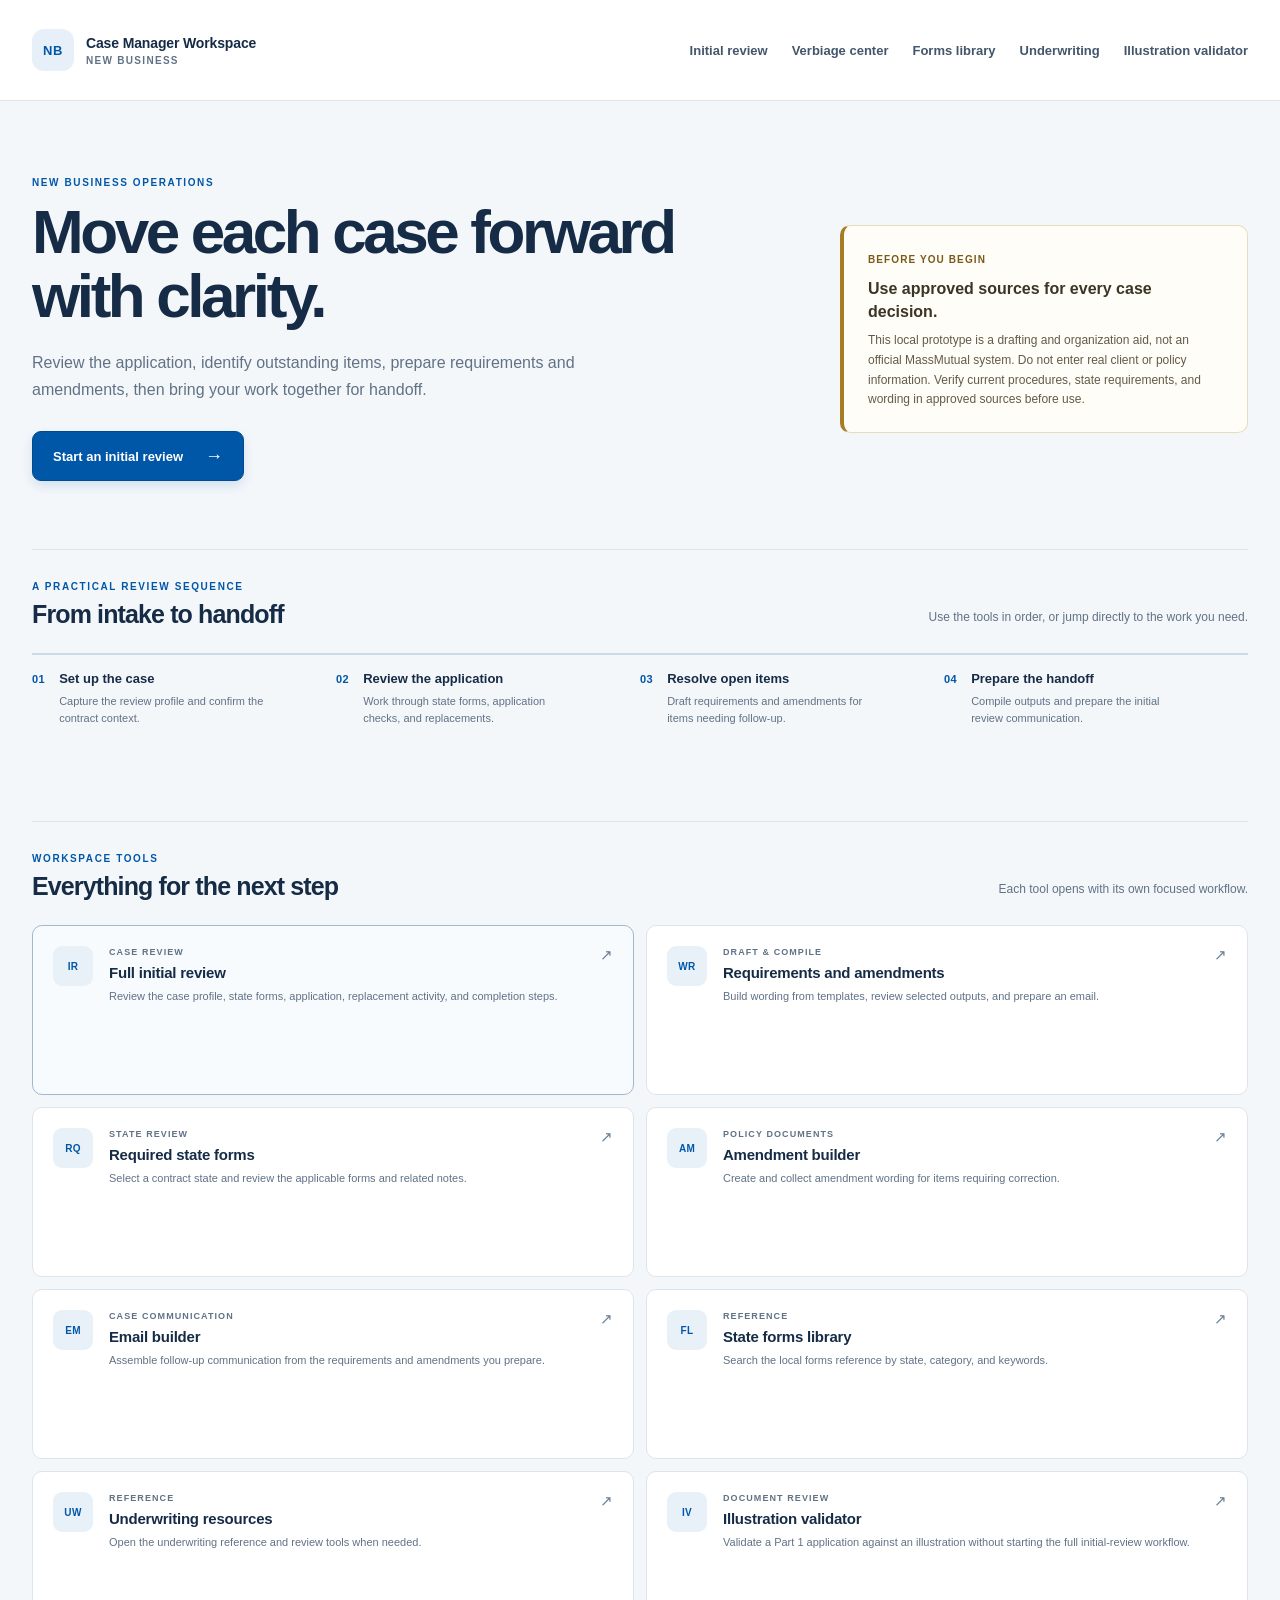
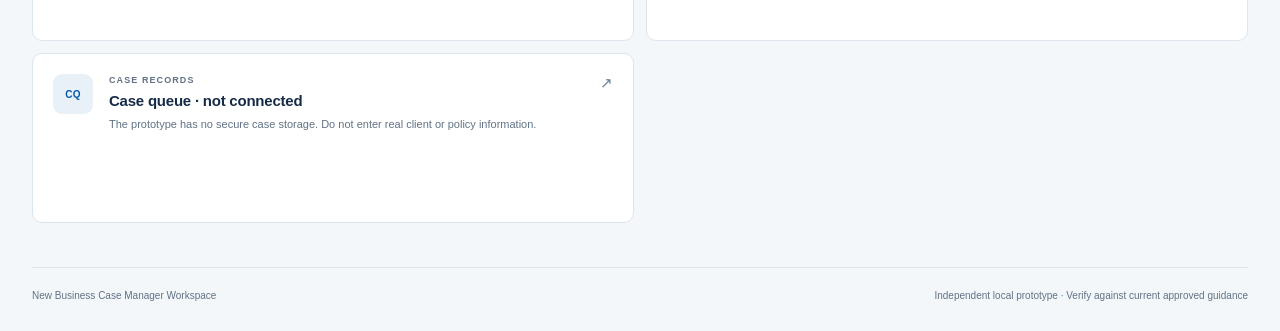
==== commit 4b1d0f69: "updated home" ====
--- a/index.html
+++ b/index.html
@@ -1,1222 +1,16 @@
 <!doctype html>
 <html lang="en">
-<head>
-<meta charset="utf-8"/>
-<meta content="width=device-width, initial-scale=1.0" name="viewport"/>
-<title>Initial Review | Case Manager Workspace</title>
-<link href="Styling/app.css" rel="stylesheet"/>
-<link href="Styling/onboarding.css" rel="stylesheet"/>
-<link href="Styling/workbench.css" rel="stylesheet"/>
-<link href="/Illustration%20Validation/static/validation.css" rel="stylesheet"/>
-</head>
-<body>
-<header class="ir-header ir-header-with-action">
-<nav class="ir-navigation" aria-label="Primary navigation">
-<ul>
-<li>
-<a href="home.html" title="Home">
-<img alt="Home" src="images/home.png"/>
-<span>Home</span>
-</a>
-</li>
-<li>
-<a href="verbiage-only.html" title="Verbiage center">
-<img alt="Tools" src="images/Picture8.png"/>
-<span>Verbiage</span>
-</a>
-</li>
-<li>
-<a href="forms-library.html" title="State forms library">
-<img alt="" src="images/Picture6.png"/>
-<span>Forms</span>
-</a>
-</li>
-<li>
-<a href="UW.html" title="Underwriting">
-<img alt="Underwriting" src="images/UW.png"/>
-<span>Underwriting</span>
-</a>
-</li>
-</ul>
-</nav>
-<button class="quick-start-button" id="quickStartButton" type="button">
-      Quick Start
-    </button>
-</header>
-<section id="welcomeHero">
-<div class="welcome-background"></div>
-<div class="welcome-content">
-<span class="welcome-eyebrow">MMSD INITIAL REVIEW</span>
-<h1 class="welcome-title">Hello.</h1>
-<p class="welcome-subtitle">Let's review this application.</p>
-<button class="scroll-indicator" id="beginReviewButton" type="button">
-<span>Begin Review</span>
-<span aria-hidden="true" class="scroll-arrow">↓</span>
-</button>
-</div>
-</section>
-<main class="page-workspace">
-<section id="qualificationFlow">
-<div id="wizardProgressWrapper">
-<div class="wizard-progress-top">
-<span id="wizardProgressLabel">Question 1 of 5</span>
-<span id="wizardProgressPercent">20%</span>
-</div>
-<div id="wizardProgress">
-<div id="wizardProgressFill"></div>
-</div>
-<div aria-live="polite" class="wizard-answer-summary" id="wizardAnswerSummary">
-<span class="wizard-answer-empty">
-              Your selections will appear here.
-            </span>
-</div>
-</div>
-<section class="question-panel active" id="questionProduct">
-<div class="question-container">
-<span class="question-counter">Question 1 of 5</span>
-<h2>What type of product is being reviewed?</h2>
-<div class="question-options">
-<button class="question-option" data-product="perm" type="button">
-                Permanent
-              </button>
-<button class="question-option" data-product="term" type="button">
-                Term
-              </button>
-</div>
-</div>
-</section>
-<section class="question-panel" hidden="" id="questionState">
-<div class="question-container">
-<span class="question-counter">Question 2 of 5</span>
-<h2>What is the Contract State?</h2>
-<div class="question-select-wrapper">
-<select id="contractState" name="contractState">
-<option value="">Select State</option>
-<option value="AL">Alabama</option>
-<option value="AK">Alaska</option>
-<option value="AZ">Arizona</option>
-<option value="AR">Arkansas</option>
-<option value="CA">California</option>
-<option value="CO">Colorado</option>
-<option value="CT">Connecticut</option>
-<option value="DE">Delaware</option>
-<option value="DC">District of Columbia</option>
-<option value="FL">Florida</option>
-<option value="GA">Georgia</option>
-<option value="HI">Hawaii</option>
-<option value="ID">Idaho</option>
-<option value="IL">Illinois</option>
-<option value="IN">Indiana</option>
-<option value="IA">Iowa</option>
-<option value="KS">Kansas</option>
-<option value="KY">Kentucky</option>
-<option value="LA">Louisiana</option>
-<option value="ME">Maine</option>
-<option value="MD">Maryland</option>
-<option value="MA">Massachusetts</option>
-<option value="MI">Michigan</option>
-<option value="MN">Minnesota</option>
-<option value="MS">Mississippi</option>
-<option value="MO">Missouri</option>
-<option value="MT">Montana</option>
-<option value="NE">Nebraska</option>
-<option value="NV">Nevada</option>
-<option value="NH">New Hampshire</option>
-<option value="NJ">New Jersey</option>
-<option value="NM">New Mexico</option>
-<option value="NY">New York</option>
-<option value="NC">North Carolina</option>
-<option value="ND">North Dakota</option>
-<option value="OH">Ohio</option>
-<option value="OK">Oklahoma</option>
-<option value="OR">Oregon</option>
-<option value="PA">Pennsylvania</option>
-<option value="PR">Puerto Rico</option>
-<option value="RI">Rhode Island</option>
-<option value="SC">South Carolina</option>
-<option value="SD">South Dakota</option>
-<option value="TN">Tennessee</option>
-<option value="TX">Texas</option>
-<option value="UT">Utah</option>
-<option value="VT">Vermont</option>
-<option value="VA">Virginia</option>
-<option value="WA">Washington</option>
-<option value="WV">West Virginia</option>
-<option value="WI">Wisconsin</option>
-<option value="WY">Wyoming</option>
-</select>
-</div>
-</div>
-</section>
-<section class="question-panel" hidden="" id="questionBot">
-<div class="question-container">
-<span class="question-counter">Question 3 of 5</span>
-<h2>Is this a BOT case?</h2>
-<div class="question-options">
-<button class="question-option" data-bot="yes" type="button">
-                Yes
-              </button>
-<button class="question-option" data-bot="no" type="button">
-                No
-              </button>
-</div>
-</div>
-</section>
-<section class="question-panel" hidden="" id="questionReplacement">
-<div class="question-container">
-<span class="question-counter">Question 4 of 5</span>
-<h2>Does this case involve a replacement?</h2>
-<div class="question-options">
-<button class="question-option" data-replacement="none" type="button">
-                No Replacement
-              </button>
-<button class="question-option" data-replacement="internal" type="button">
-                Internal Replacement
-              </button>
-<button class="question-option" data-replacement="external" type="button">
-                External Replacement
-              </button>
-</div>
-</div>
-</section>
-<section class="question-panel" hidden="" id="questionInsured">
-<div class="question-container">
-<span class="question-counter">Question 5 of 5</span>
-<h2>How many insureds are on the application?</h2>
-<div class="question-options">
-<button class="question-option" data-insured="single" type="button">
-                Single
-              </button>
-<button class="question-option" data-insured="joint" type="button">
-                Joint
-              </button>
-</div>
-</div>
-</section>
-</section>
-<div hidden="" id="caseProfileData">
-<input id="selectedProduct" type="hidden"/>
-<input id="selectedState" type="hidden"/>
-<input id="selectedBOT" type="hidden"/>
-<input id="selectedReplacement" type="hidden"/>
-<input id="selectedInsuredType" type="hidden"/>
-</div>
-<section class="summary-card" hidden="" id="qualificationSummary">
-<h3>Case Profile</h3>
-<div class="profile-summary-grid" id="qualificationSummaryContent"></div>
-</section>
-<section id="qualificationComplete">
-<div class="completion-container">
-<h2>Perfect.</h2>
-<p>Your review workspace is ready.</p>
-<button id="launchWorkbench">Begin Review</button>
-</div>
-</section>
-<section class="review-workspace" hidden="" id="reviewWorkbench">
-<div class="workbench-shell">
-<header class="workspace-header">
-<div class="workspace-title">
-<span class="workspace-eyebrow">CASE MANAGER WORKBENCH</span>
-<h1>Initial Review Workspace</h1>
-<span id="progressText">0 of 0 steps complete</span>
-</div>
-<div class="workspace-progress">
-<div class="progress-track">
-<div id="progressFill"></div>
-</div>
-</div>
-</header>
-<div class="workspace-layout">
-<aside class="review-sidebar">
-<button class="step-btn active" data-target="dashboardSection" type="button">
-                Dashboard
-              </button>
-<button class="step-btn" data-target="caseSetupSection" type="button">
-                Case Setup
-              </button>
-<button class="step-btn" data-target="stateRequirements" type="button">
-                State Forms
-              </button>
-<button class="step-btn" data-target="trexReview" type="button">
-                TREX Review
-              </button>
-<button class="step-btn" data-target="polarisReplacementCheckSection" type="button">
-                Polaris Check
-              </button>
-<button class="step-btn" data-target="requirementsSection" type="button">
-                Requirements
-              </button>
-<button class="step-btn" data-target="amendmentsSection" type="button">
-                Amendments
-              </button>
-<button class="step-btn" data-target="bingoSection" type="button">
-                BINGO
-              </button>
-<button class="step-btn" data-target="reviewOutputPackage" type="button">
-                Output Package
-              </button>
-<button class="step-btn" data-target="emailSection" type="button">
-                Email
-              </button>
-</aside>
-<div class="workspace-main"><section class="setup-notice" hidden="" id="incompleteSetupNotice">
-<div>
-<strong>Case setup is incomplete</strong>
-<p>
-                    Complete the onboarding questions before using
-                    state-specific or case-specific review tools.
-                  </p>
-</div>
-<button id="returnToSetup" type="button">
-                  Complete Case Setup
-                </button>
-</section><section class="workspace-card" id="dashboardSection">
-<div class="workspace-section-heading">
-<div>
-<span class="workspace-eyebrow">REVIEW STATUS</span>
-<h2>Case Dashboard</h2>
-</div>
-</div>
-<div class="dashboard-grid">
-<div class="stat-card timer-stat running">
-<div class="timer-card-header">
-<span class="stat-label">Review Time</span>
-<span class="timer-status-pill" id="timerStatusBadge">
-<span class="timer-status-dot"></span>
-                        Running
-                      </span>
-</div>
-<strong id="dashboardTimer">00:00</strong>
-<div class="timer-mini-actions">
-<button id="startReviewTimer" type="button">Start</button>
-<button id="pauseReviewTimer" type="button">Pause</button>
-</div>
-</div>
-<div class="stat-card">
-<span class="stat-label">Reviewed</span>
-<strong id="reviewedCountCard">0</strong>
-</div>
-<div class="stat-card">
-<span class="stat-label">Remaining</span>
-<strong id="remainingCountCard">0</strong>
-</div>
-<div class="stat-card">
-<span class="stat-label">NIGOs</span>
-<strong id="dashboardIssueCount">0</strong>
-</div>
-</div>
-</section><section class="workspace-card case-setup-card" id="caseSetupSection">
-<div class="workspace-section-heading">
-<div>
-<span class="workspace-eyebrow">CASE PROFILE</span>
-<h2>Case Setup</h2>
-</div>
-<span class="case-profile-status" id="caseProfileStatus">Ready</span>
-</div>
-<div class="case-profile-grid">
-<div class="case-profile-field"><span class="case-profile-label">Product</span><strong id="profileProduct">Not selected</strong></div>
-<div class="case-profile-field"><span class="case-profile-label">Contract State</span><strong id="profileState">Not selected</strong></div>
-<div class="case-profile-field"><span class="case-profile-label">BOT Case</span><strong id="profileBOT">Not selected</strong></div>
-<div class="case-profile-field"><span class="case-profile-label">Replacement</span><strong id="profileReplacement">Not selected</strong></div>
-<div class="case-profile-field"><span class="case-profile-label">Insured Type</span><strong id="profileInsured">Not selected</strong></div>
-</div>
-<hr class="section-divider"/>
-<div class="case-setup-grid-equal">
-<div class="case-field"><label for="policyNumber">Policy Number</label><input autocomplete="off" id="policyNumber" type="text"/></div>
-<div class="case-field"><label for="insuredName">Insured</label><input autocomplete="off" id="insuredName" type="text"/></div>
-</div>
-<div class="case-setup-grid-equal">
-<div class="case-field">
-<label for="ownerType">Owner</label>
-<select id="ownerType">
-<option value="insured">Insured</option><option value="otherIndividual">Other Individual</option>
-<option value="trust">Trust</option><option value="business">Business / Entity</option>
-</select>
-</div>
-<div class="case-field">
-<label for="beneficiaryOther">Beneficiary</label>
-<select id="beneficiaryOther"><option value="no">Part 1 Beneficiary Information</option><option value="yes">E-2 Other Selected</option></select>
-</div>
-<div class="case-field"><label for="purposeOfInsurance">Purpose of Insurance</label><input autocomplete="off" id="purposeOfInsurance" type="text"/></div>
-</div>
-<div class="setup-subcard" hidden="" id="additionalInsuredSection">
-<h3>Additional Insured</h3>
-<div class="case-setup-grid-two">
-<div class="case-field"><label for="additionalInsuredName">Additional Insured Name</label><input id="additionalInsuredName" type="text"/></div>
-<div class="case-field"><label for="additionalInsuredRiskClass">Additional Insured Risk Class</label><select id="additionalInsuredRiskClass">
-<option value="">Select Risk Class</option>
-<option value="Ultra Preferred Non-Tobacco">Ultra Preferred Non-Tobacco</option>
-<option value="Select Preferred Non-Tobacco/Preferred Non-Smoker">Select Preferred Non-Tobacco/Preferred Non-Smoker</option>
-<option value="Standard Non-Tobacco/Juvenile">Standard Non-Tobacco/Juvenile</option>
-<option value="Select Preferred Tobacco">Select Preferred Tobacco</option>
-<option value="Tobacco">Tobacco</option>
-</select></div>
-</div>
-</div>
-<div class="case-setup-grid-equal">
-<div class="case-field"><label for="riskClass">Risk Class</label><select id="riskClass">
-<option value="">Select Risk Class</option>
-<option value="Ultra Preferred Non-Tobacco">Ultra Preferred Non-Tobacco</option>
-<option value="Select Preferred Non-Tobacco/Preferred Non-Smoker">Select Preferred Non-Tobacco/Preferred Non-Smoker</option>
-<option value="Standard Non-Tobacco/Juvenile">Standard Non-Tobacco/Juvenile</option>
-<option value="Select Preferred Tobacco">Select Preferred Tobacco</option>
-<option value="Tobacco">Tobacco</option>
-</select></div>
-<div class="case-field">
-<label for="policyDating">Policy Dating</label>
-<select id="policyDating"><option value="">Select Policy Dating</option><option value="saveAge">Save Age</option><option value="currentDate">Current Date</option><option value="specificDate">Specific Date</option></select>
-</div>
-<div class="case-field">
-<label for="illustrationStatus">Illustration included?</label>
-<select id="illustrationStatus"><option value="">Select</option><option value="yes">Yes</option><option value="no">No</option><option value="notReceived">Not Received</option></select>
-<small class="field-guidance" id="illustrationGuidance"></small>
-</div>
-</div>
-<div class="save-age-panel" hidden="" id="saveAgeFields">
-<div class="save-age-heading"><h3>Save Age Calculator</h3><p>Enter the insured's birth month and day and the Part 1 signature date.</p></div>
-<div class="save-age-alert" hidden="" id="saveAgeEligibilityWarning"></div>
-<div class="save-age-grid">
-<div class="case-field"><label for="birthMonth">Birth Month</label><select id="birthMonth"><option value="">Select Month</option><option value="1">January</option><option value="2">February</option><option value="3">March</option><option value="4">April</option><option value="5">May</option><option value="6">June</option><option value="7">July</option><option value="8">August</option><option value="9">September</option><option value="10">October</option><option value="11">November</option><option value="12">December</option></select></div>
-<div class="case-field"><label for="birthDay">Birth Day</label><select id="birthDay"><option value="">Select Day</option><option value="1">1</option><option value="2">2</option><option value="3">3</option><option value="4">4</option><option value="5">5</option><option value="6">6</option><option value="7">7</option><option value="8">8</option><option value="9">9</option><option value="10">10</option><option value="11">11</option><option value="12">12</option><option value="13">13</option><option value="14">14</option><option value="15">15</option><option value="16">16</option><option value="17">17</option><option value="18">18</option><option value="19">19</option><option value="20">20</option><option value="21">21</option><option value="22">22</option><option value="23">23</option><option value="24">24</option><option value="25">25</option><option value="26">26</option><option value="27">27</option><option value="28">28</option><option value="29">29</option><option value="30">30</option><option value="31">31</option></select></div>
-<div class="case-field"><label for="part1SignDate">Part 1 Sign Date</label><input id="part1SignDate" type="date"/></div>
-<div class="case-field"><label for="saveAge1035">1035 Exchange</label><select id="saveAge1035"><option value="no">No</option><option value="yes">Yes</option></select></div>
-<div class="case-field"><label for="saveAgeDate">Calculated Save Age Date</label><input id="saveAgeDate" placeholder="Calculated automatically" readonly="" type="text"/></div>
-<div class="case-field"><label for="saveAgeEligibility">Eligibility</label><input id="saveAgeEligibility" placeholder="Calculated automatically" readonly="" type="text"/></div>
-</div>
-<div class="save-age-results">
-<div><span class="save-age-result-label">Age Changes After</span><strong id="ageChangeDate">--</strong></div>
-<div><span class="save-age-result-label">Backdating Duration</span><strong id="saveAgeDuration">--</strong></div>
-<div><span class="save-age-result-label">Processing Guidance</span><strong id="saveAgeGuidance">Enter the Save Age information.</strong></div>
-</div>
-<p class="save-age-message" id="saveAgeMessage">Enter the insured's birth month and day and the Part 1 signature date.</p>
-</div>
-<div class="save-age-panel" hidden="" id="specificDateFields">
-<div class="case-field"><label for="specificPolicyDate">Requested Policy Date</label><input id="specificPolicyDate" type="date"/></div>
-</div>
-<details class="card collapsible-card" hidden="" id="Illustration-Validation" open>
-<!-- ======================================================
-     ILLUSTRATION VALIDATION
-====================================================== -->
-<section
-    id="illustrationValidationSection"
-    class="review-section illustration-validation-section">
-    <div class="iv-workflow-card">
-
-    <div class="iv-workflow-top">
-
-        <div>
-
-            <span class="iv-label">
-                Illustration Review
-            </span>
-
-            <h3>
-                Validation Status
-            </h3>
-
-        </div>
-
-        <div
-            id="irValidatorServiceStatus"
-            class="validation-status validation-status-neutral">
-
-            Checking service...
-
-        </div>
-
-    </div>
-
-    <div class="iv-file-status-grid">
-
-        <div class="iv-file-status">
-
-            <span>
-                Application
-            </span>
-
-            <strong id="applicationUploadStatus">
-                Not Uploaded
-            </strong>
-
-        </div>
-
-        <div class="iv-file-status">
-
-            <span>
-                Illustration
-            </span>
-
-            <strong id="illustrationUploadStatus">
-                Not Uploaded
-            </strong>
-
-        </div>
-
-
-
-    </div>
-
-    <div class="iv-progress-section">
-
-        <div class="iv-progress-header">
-
-
-  <div>
-    <span>Extraction Progress</span>
-
-    <small id="ivProgressMessage">
-      Ready to begin
-    </small>
-  </div>
-
-  <div class="iv-progress-numbers">
-    <strong id="ivProgressPercent">
-      0%
-    </strong>
-
-    <span id="ivEstimatedTime">
-      Estimated time remaining: calculating…
-    </span>
-  </div>
-</div>
-
-        <div class="iv-progress-track">
-
-            <div
-                id="ivProgressFill"
-                class="iv-progress-fill">
-            </div>
-
-        </div>
-
-    </div>
-
-    <div class="iv-step-list">
-
-        <div
-            id="stepReadApplication"
-            class="iv-step pending">
-
-            <span class="step-icon">○</span>
-
-            Reading Application
-
-        </div>
-
-        <div
-            id="stepReadIllustration"
-            class="iv-step pending">
-
-            <span class="step-icon">○</span>
-
-            Reading Illustration
-
-        </div>
-
-        <div
-            id="stepCompareValues"
-            class="iv-step pending">
-
-            <span class="step-icon">○</span>
-
-            Comparing Values
-
-        </div>
-
-        <div
-            id="stepReviewOutput"
-            class="iv-step pending">
-
-            <span class="step-icon">○</span>
-
-            Creating Review Output
-
-        </div>
-
-    </div>
-
-</div>
-
-<div class="validation-upload-grid single-upload">
-    <article class="validation-upload-card">
-        <div class="validation-upload-heading">
-            <span class="validation-step">PDFs</span>
-            <div>
-                <h3>Part 1 and Sales Illustration</h3>
-                <p>Drop both PDFs together, or select them at the same time.</p>
-            </div>
-        </div>
-        <label
-            id="irDocumentDropZone"
-            class="validation-drop-zone"
-            for="irDocumentFiles">
-            <span class="validation-drop-icon"><img src="images/upload.png" alt=""></span>
-            <strong>Drop both PDFs here</strong>
-            <span>Select the Part 1 application and matching illustration.</span>
-            <input
-                id="irDocumentFiles"
-                type="file"
-                accept="application/pdf,.pdf"
-                multiple>
-        </label>
-        <p class="validation-file-meta">
-            Recognized filenames are assigned automatically. Confirm each
-            document type below before validating.
-        </p>
-        <div id="irDocumentList" class="validation-document-list" aria-live="polite"></div>
-        <div id="irApplicationFileMeta" class="validation-file-meta" hidden>No application selected</div>
-        <div id="irIllustrationFileMeta" class="validation-file-meta" hidden>No illustration selected</div>
-    </article>
-</div>
-
-
-    <div
-        id="irValidationError"
-        class="validation-error"
-        hidden
-    ></div>
-
-    <div class="validation-action-bar">
-        <button
-            id="irRunValidationButton"
-            class="btn btn-primary"
-            type="button"
-            disabled
-        >
-            Extract &amp; Validate
-        </button>
-
-        <button
-            id="irResetValidationButton"
-            class="btn btn-secondary"
-            type="button"
-        >
-            Reset Validation
-        </button>
-
-        <span
-            id="irValidationRunStatus"
-            class="validation-status validation-status-pending"
-        >
-            Waiting for both PDFs
-        </span>
-    </div>
-
-    <div
-        id="irValidationSummary"
-        class="validation-summary-grid"
-        hidden
-    >
-        <article class="validation-summary-card validation-summary-match">
-            <span>Matches</span>
-            <strong id="irMatchCount">0</strong>
-        </article>
-
-        <article class="validation-summary-card validation-summary-mismatch">
-            <span>Mismatches</span>
-            <strong id="irMismatchCount">0</strong>
-        </article>
-
-        <article class="validation-summary-card validation-summary-review">
-            <span>Manual review</span>
-            <strong id="irReviewCount">0</strong>
-        </article>
-
-        <article class="validation-summary-card validation-summary-excluded">
-            <span>Not applicable</span>
-            <strong id="irExcludedCount">0</strong>
-        </article>
-    </div>
-
-    <!-- Extracted information -->
-    <div
-        id="irExtractedValuesArea"
-        class="validation-extracted-grid"
-        hidden
-    >
-        <article class="validation-results-card">
-            <h3>Part 1 extracted values</h3>
-
-            <div
-                id="irApplicationExtractedFields"
-                class="validation-fields-grid"
-            ></div>
-
-            <details class="validation-text-details">
-                <summary>
-                    View extracted Part 1 text
-                </summary>
-
-                <textarea
-                    id="irApplicationExtractedText"
-                    readonly
-                ></textarea>
-            </details>
-        </article>
-
-        <article class="validation-results-card">
-            <h3>Illustration extracted values</h3>
-
-            <div
-                id="irIllustrationExtractedFields"
-                class="validation-fields-grid"
-            ></div>
-
-            <details class="validation-text-details">
-                <summary>
-                    View extracted illustration text
-                </summary>
-
-                <textarea
-                    id="irIllustrationExtractedText"
-                    readonly
-                ></textarea>
-            </details>
-
-
-    <section><!-- Comparison table -->
-    <article
-        id="irValidationResultsCard"
-        class="validation-results-card"
-        hidden
-    >
-        <div class="validation-results-heading">
-            <div>
-                <h3>Comparison results</h3>
-
-                <p>
-                    Values marked for review or mismatch require
-                    reviewer confirmation.
-                </p>
-            </div>
-
-            <button
-                id="irAddValidationRequirementButton"
-                class="btn btn-secondary"
-                type="button"
-                hidden
-            >
-                Add Mismatches to Requirements
-            </button>
-        </div>
-
-        <div
-            id="irValidationComparisonResults"
-            class="validation-table-wrapper"
-        ></div>
-    </article>
-</section>
-</div>
-</details>
-</section><section class="workbench-section" hidden="" id="nyReviewDashboard">
-<div class="section-header">
-<h2>New York Review</h2>
-<p>State-specific Initial Review workflow.</p>
-</div>
-<div class="review-card" id="nyReplacementStatusCard">
-<h3>NY Replacement Status</h3>
-<p>
-                    Replacement processing is completed within the Polaris Check
-                    and Replacement Review workspace.
-                  </p>
-<div class="summary-grid">
-<div>
-<label>Replacement Status</label>
-<span id="nyReplacementStatus">
-                        No Replacement Identified
-                      </span>
-</div>
-<div>
-<label>Replacement Type</label>
-<span id="nyReplacementType">N/A</span>
-</div>
-</div>
-</div>
-<!-- ===================================== -->
-<!-- BOT REVIEW -->
-<!-- ===================================== -->
-<div class="review-card" id="botReviewSection">
-<h3>BOT Review</h3>
-<label>
-<input type="checkbox">
-                    BOT Notes Reviewed
-                  </input></label>
-<label>
-<input type="checkbox">
-                    Exceptions Reviewed
-                  </input></label>
-<label>
-<input type="checkbox">
-                    Follow Up Required
-                  </input></label>
-<label>
-<input type="checkbox">
-                    BOT Review Complete
-                  </input></label>
-<textarea id="botReviewNotes" placeholder="BOT review notes here"></textarea>
-</div>
-<!-- ===================================== -->
-<!-- SUITABILITY -->
-<!-- ===================================== -->
-<div class="review-card" id="suitabilitySection">
-<h3>Suitability</h3>
-<label>
-<input name="suitabilityStatus" type="radio" value="igo"/>
-
-                    IGO
-                  </label>
-<label>
-<input name="suitabilityStatus" type="radio" value="nigo"/>
-
-                    NIGO
-                  </label>
-<label>
-<input name="suitabilityStatus" type="radio" value="pending"/>
-
-                    Pending
-                  </label>
-<textarea id="suitabilityNotes" placeholder="Suitability notes"></textarea>
-</div>
-<!-- ===================================== -->
-<!-- SALES ILLUSTRATION REVIEW -->
-<!-- ===================================== -->
-<div class="review-status" id="nyReviewStatus">
-                  Ready For Review
-                </div>
-<div class="ny-illustration-review">
-<h4>NY Illustration Review</h4>
-<label>
-<input id="nyIllustrationSigned" type="checkbox"/>
-                    Signed Illustration Submitted
-                  </label>
-<label>
-<input id="nyIllustrationOwner" type="checkbox"/>
-                    Signed by Correct Party
-                  </label>
-<label>
-<input id="nyIllustrationDate" type="checkbox"/>
-                    Dated
-                  </label>
-<label>
-<input id="nyBeforePart1" type="checkbox"/>
-                    Signed On/Before Part 1
-                  </label>
-</div>
-</section><section class="workspace-card" id="tlirSection">
-<div class="workspace-section-heading">
-<h2>
-            Temporary Life Insurance Receipt
-        </h2>
-</div>
-<div class="case-field">
-<label for="tlirReceived">
-
-            TLIR Received?
-
-        </label>
-<select id="tlirReceived">
-<option value="">
-                Select
-            </option>
-<option value="yes">
-                Yes
-            </option>
-<option value="no">
-                No
-            </option>
-</select>
-</div>
-</section><details class="workspace-card" id="stateRequirements">
-<summary>
-<span id="stateRequirementSummary">State Requirements</span>
-</summary>
-<div hidden="" id="stateImportantNotices"></div>
-<div hidden="" id="stateNotes"></div>
-<div class="state-requirement-meta">
-<span>Applicable Forms</span>
-<strong id="applicableFormCount">0</strong>
-</div>
-<div id="requiredForms"></div>
-<div hidden="" id="reviewCompletionBanner">
-                  State form review complete.
-                </div>
-</details><section class="workspace-card" id="openNigoPanel">
-<div class="workspace-section-heading">
-<h2>Open NIGOs</h2>
-<span id="openNigoCount">0</span>
-</div>
-<div id="openNigoList">
-<div class="nigo-empty">No documented NIGOs</div>
-</div>
-</section><section class="workspace-card" hidden="" id="polarisReplacementCheckSection">
-<div class="workspace-section-heading">
-<div>
-<span class="workspace-eyebrow">REPLACEMENT REVIEW</span>
-<h2>Polaris &amp; Replacement Review</h2>
-</div>
-</div>
-<p>
-                  Review Polaris and determine whether any replacement activity
-                  exists that was not disclosed on the application.
-                </p>
-<label>
-<input id="polarisReviewCompleted" type="checkbox"/>
-
-                  Polaris Review Completed
-                </label>
-<div class="replacement-review-grid">
-<div class="review-card">
-<h3>Replacement Status</h3>
-<label>
-<input name="reviewReplacementStatus" type="radio" value="none"/>
-
-                      No Replacement
-                    </label>
-<label>
-<input name="reviewReplacementStatus" type="radio" value="internal"/>
-
-                      Internal Replacement
-                    </label>
-<label>
-<input name="reviewReplacementStatus" type="radio" value="external"/>
-
-                      External Replacement
-                    </label>
-<label>
-<input id="undisclosedReplacement" type="checkbox"/>
-
-                      Undisclosed Replacement Identified
-                    </label>
-</div>
-<div class="review-card">
-<h3>Replacement Information</h3>
-<label>Replaced Carrier</label>
-<input id="replacedCarrier" type="text"/>
-<label>Policy Number</label>
-<input id="replacedPolicyNumber" type="text"/>
-<label>Face Amount</label>
-<input id="replacedFaceAmount" type="text"/>
-<label>Notes</label>
-<textarea id="replacementNotes" rows="5"></textarea>
-</div>
-</div>
-<!-- INTERNAL REPLACEMENT -->
-<div class="review-card" hidden="" id="internalReplacementSection">
-<h3>Internal Replacement Review</h3>
-<label>
-<input type="checkbox"/>
-                    Existing Policy Reviewed
-                  </label>
-<label>
-<input type="checkbox"/>
-                    Client History Reviewed
-                  </label>
-<label>
-<input type="checkbox"/>
-                    Inforce Illustration Reviewed
-                  </label>
-<label>
-<input type="checkbox"/>
-                    Replacement Tab Updated
-                  </label>
-<label>
-<input type="checkbox"/>
-                    Commission Review Completed
-                  </label>
-<label>
-<input type="checkbox"/>
-                    GA Memo Needed
-                  </label>
-<label>
-<input type="checkbox"/>
-                    Surrender Endorsement Reviewed
-                  </label>
-</div>
-<!-- EXTERNAL REPLACEMENT -->
-<div class="review-card" hidden="" id="externalReplacementSection">
-<h3>External Replacement Review</h3>
-<label>
-<input type="checkbox"/>
-                    Existing Carrier Identified
-                  </label>
-<label>
-<input type="checkbox"/>
-                    Replacement Notification Sent
-                  </label>
-<label>
-<input type="checkbox"/>
-                    Carrier Fax Sent
-                  </label>
-<label>
-<input type="checkbox"/>
-                    Fax Confirmation Received
-                  </label>
-<label>
-<input type="checkbox"/>
-                    Follow-Up Required
-                  </label>
-<label>
-<input type="checkbox"/>
-                    Replacement Letter Sent
-                  </label>
-</div>
-<!-- 1035 EXCHANGE -->
-<div class="review-card" id="exchangeSection">
-<h3>1035 Exchange</h3>
-<label>
-<input id="is1035Exchange" type="checkbox"/>
-
-                    1035 Exchange
-                  </label>
-<label>
-<input type="checkbox"/>
-                    P4051 Received
-                  </label>
-<label>
-<input type="checkbox"/>
-                    P4051 IGO
-                  </label>
-<label>
-<input type="checkbox"/>
-                    Loan Carryover Reviewed
-                  </label>
-</div>
-<!-- GENERATED REQUIREMENTS -->
-<div class="review-card">
-<h3>Replacement Requirements</h3>
-<textarea id="replacementRequirementOutput" readonly="" rows="8"></textarea>
-<button id="copyReplacementRequirement" type="button">
-                    Copy Requirement
-                  </button>
-</div>
-</section><div hidden="" id="requirementBuilderParking">
-<div class="vc-card" id="nigoRequirementBuilder">
-<h3>Requirement Builder</h3>
-<div class="vc-field">
-<label>
-                Active Form
-            </label>
-<div id="activeNigoFormDisplay">
-                Select a form marked NIGO.
-            </div>
-</div>
-<div class="vc-field">
-<label for="globalRequirementTemplate">
-                Requirement Template
-            </label>
-<select id="globalRequirementTemplate">
-<option value="">
-                    Select Requirement
-                </option>
-</select>
-</div>
-<button id="favoriteRequirementButton" type="button">
-
-            ♡
-
-        </button>
-<div id="globalRequirementFields"></div>
-<textarea id="globalGeneratedRequirement" readonly="" rows="6">
-        </textarea>
-<div class="vc-actions">
-<button id="addGlobalRequirement" type="button">
-
-                Add Requirement
-
-            </button>
-<button id="copyGlobalRequirement" type="button">
-
-                Copy Requirement
-
-            </button>
-</div>
-<div id="requirementSaveStatus"></div>
-</div>
-</div><div id="nigoAmendmentBuilder">
-<section class="workspace-card">
-<h3>
-            Amendment Builder
-        </h3>
-<label for="globalAmendmentTemplate">
-            Form
-        </label>
-<select id="globalAmendmentTemplate">
-<option value="">
-                Select Form
-            </option>
-</select>
-<div id="globalAmendmentFields"></div>
-<textarea id="globalGeneratedAmendment" readonly="" rows="8">
-        </textarea>
-</section>
-</div><section class="workspace-card" id="bingoSection">
-<h2>BINGO Review</h2>
-<p>BINGO review content will be added here.</p>
-</section><section class="workspace-card" id="reviewNotesSection">
-<h2>Initial Review Notes</h2>
-<textarea id="initialReviewNotes" placeholder="Initial review notes will appear here." rows="8"></textarea>
-<div class="buttons">
-<button id="copyInitialReviewNotes" type="button">
-                    Copy Notes
-                  </button>
-</div>
-<div aria-live="polite" class="copy-status" id="initialReviewNotesStatus"></div>
-</section><details class="workspace-card" id="reviewOutputPackage">
-<summary>Review Output Package</summary>
-<div class="output-package-summary">
-<span id="reviewOutputStatus">No Outputs</span>
-<strong id="compiledTotalCount">0</strong>
-</div>
-<section class="compiled-output-section">
-<div class="compiled-output-heading">
-<span id="compiledAmendmentBadge">0 amendments</span>
-<span id="compiledAmendmentCount">0</span>
-</div>
-<textarea id="compiledAmendments" readonly="" rows="10"></textarea>
-<button disabled="" id="copyAllAmendments" type="button">
-                    Copy All Amendments
-                  </button>
-</section>
-<section class="compiled-output-section">
-<div class="compiled-output-heading">
-<span id="compiledRequirementBadge">0 requirements</span>
-<span id="compiledRequirementCount">0</span>
-</div>
-<textarea id="compiledRequirements" readonly="" rows="10"></textarea>
-<button disabled="" id="copyAllRequirements" type="button">
-                    Copy All Requirements
-                  </button>
-</section>
-<div aria-live="polite" class="copy-status" id="reviewOutputCopyStatus"></div>
-</details><section class="workspace-card" id="emailSection">
-<h2>Initial Review Email</h2>
-<button id="generateEmail" type="button">Generate Email</button>
-<div class="email-preview" contenteditable="true" id="emailOutput"></div>
-<button id="copyEmail" type="button">Copy Email</button>
-</section></div>
-</div>
-</div></section>
-</main>
-<div class="quick-start-modal" hidden="" id="quickStartModal">
-<div class="quick-start-panel">
-<div class="quick-start-header">
-<img alt="Quick Start" src="images/qs.png"/>
-<div>
-<h2>Quick Start</h2>
-<p>Launch directly into the review workspace.</p>
-</div>
-</div>
-<div class="quick-start-grid">
-<label>
-            Product
-            <select id="qsProduct">
-<option value="perm">Permanent</option>
-<option value="term">Term</option>
-</select>
-</label>
-<label>
-            State
-            <select id="qsState">
-<option value="">Select State</option>
-<option value="AL">Alabama</option>
-<option value="AK">Alaska</option>
-<option value="AZ">Arizona</option>
-<option value="AR">Arkansas</option>
-<option value="CA">California</option>
-<option value="CO">Colorado</option>
-<option value="CT">Connecticut</option>
-<option value="DE">Delaware</option>
-<option value="DC">District of Columbia</option>
-<option value="FL">Florida</option>
-<option value="GA">Georgia</option>
-<option value="HI">Hawaii</option>
-<option value="ID">Idaho</option>
-<option value="IL">Illinois</option>
-<option value="IN">Indiana</option>
-<option value="IA">Iowa</option>
-<option value="KS">Kansas</option>
-<option value="KY">Kentucky</option>
-<option value="LA">Louisiana</option>
-<option value="ME">Maine</option>
-<option value="MD">Maryland</option>
-<option value="MA">Massachusetts</option>
-<option value="MI">Michigan</option>
-<option value="MN">Minnesota</option>
-<option value="MS">Mississippi</option>
-<option value="MO">Missouri</option>
-<option value="MT">Montana</option>
-<option value="NE">Nebraska</option>
-<option value="NV">Nevada</option>
-<option value="NH">New Hampshire</option>
-<option value="NJ">New Jersey</option>
-<option value="NM">New Mexico</option>
-<option value="NY">New York</option>
-<option value="NC">North Carolina</option>
-<option value="ND">North Dakota</option>
-<option value="OH">Ohio</option>
-<option value="OK">Oklahoma</option>
-<option value="OR">Oregon</option>
-<option value="PA">Pennsylvania</option>
-<option value="PR">Puerto Rico</option>
-<option value="RI">Rhode Island</option>
-<option value="SC">South Carolina</option>
-<option value="SD">South Dakota</option>
-<option value="TN">Tennessee</option>
-<option value="TX">Texas</option>
-<option value="UT">Utah</option>
-<option value="VT">Vermont</option>
-<option value="VA">Virginia</option>
-<option value="WA">Washington</option>
-<option value="WV">West Virginia</option>
-<option value="WI">Wisconsin</option>
-<option value="WY">Wyoming</option>
-</select>
-</label>
-<label>
-            BOT Case
-            <select id="qsBOT">
-<option value="yes">Yes</option>
-<option value="no">No</option>
-</select>
-</label>
-<label>
-            Replacement
-            <select id="qsReplacement">
-<option value="none">No Replacement</option>
-<option value="internal">Internal Replacement</option>
-<option value="external">External Replacement</option>
-</select>
-</label>
-<label>
-            Insured Type
-            <select id="qsInsured">
-<option value="single">Single</option>
-<option value="joint">Joint</option>
-</select>
-</label>
-<div class="quick-start-actions">
-<button id="launchQuickStart" type="button">
-              Launch Workspace
-            </button>
-<button id="closeQuickStart" type="button">Cancel</button>
-</div>
-</div>
-</div>
-</div>
-<footer class="app-footer">Case Manager Workspace · Local prototype. Verify current guidance against approved sources.</footer>
-<!-- Onboarding -->
-<script src="scripts/scroll.js"></script>
-<script src="scripts/onboarding.js"></script>
-<!-- Data and template foundation -->
-<script src="scripts/library.js"></script>
-<!-- Workbench engines -->
-<script src="scripts/amendment-engine.js"></script>
-<script src="scripts/stateLoader.js"></script>
-<script src="scripts/illustration-validation.js"></script>
-<!-- Core review workflow -->
-<script src="scripts/initial-review.js"></script>
-<!-- Output and supporting tools -->
-<script src="scripts/review-output-package.js"></script>
-
-</body>
-</html>+  <head>
+    <meta charset="utf-8" />
+    <meta name="viewport" content="width=device-width, initial-scale=1" />
+    <meta http-equiv="refresh" content="0; url=home.html" />
+    <link rel="canonical" href="home.html" />
+    <title>Case Manager Workspace | New Business</title>
+  </head>
+  <body>
+    <p>
+      Redirecting to the
+      <a href="home.html">Case Manager Workspace home page</a>…
+    </p>
+  </body>
+</html>
